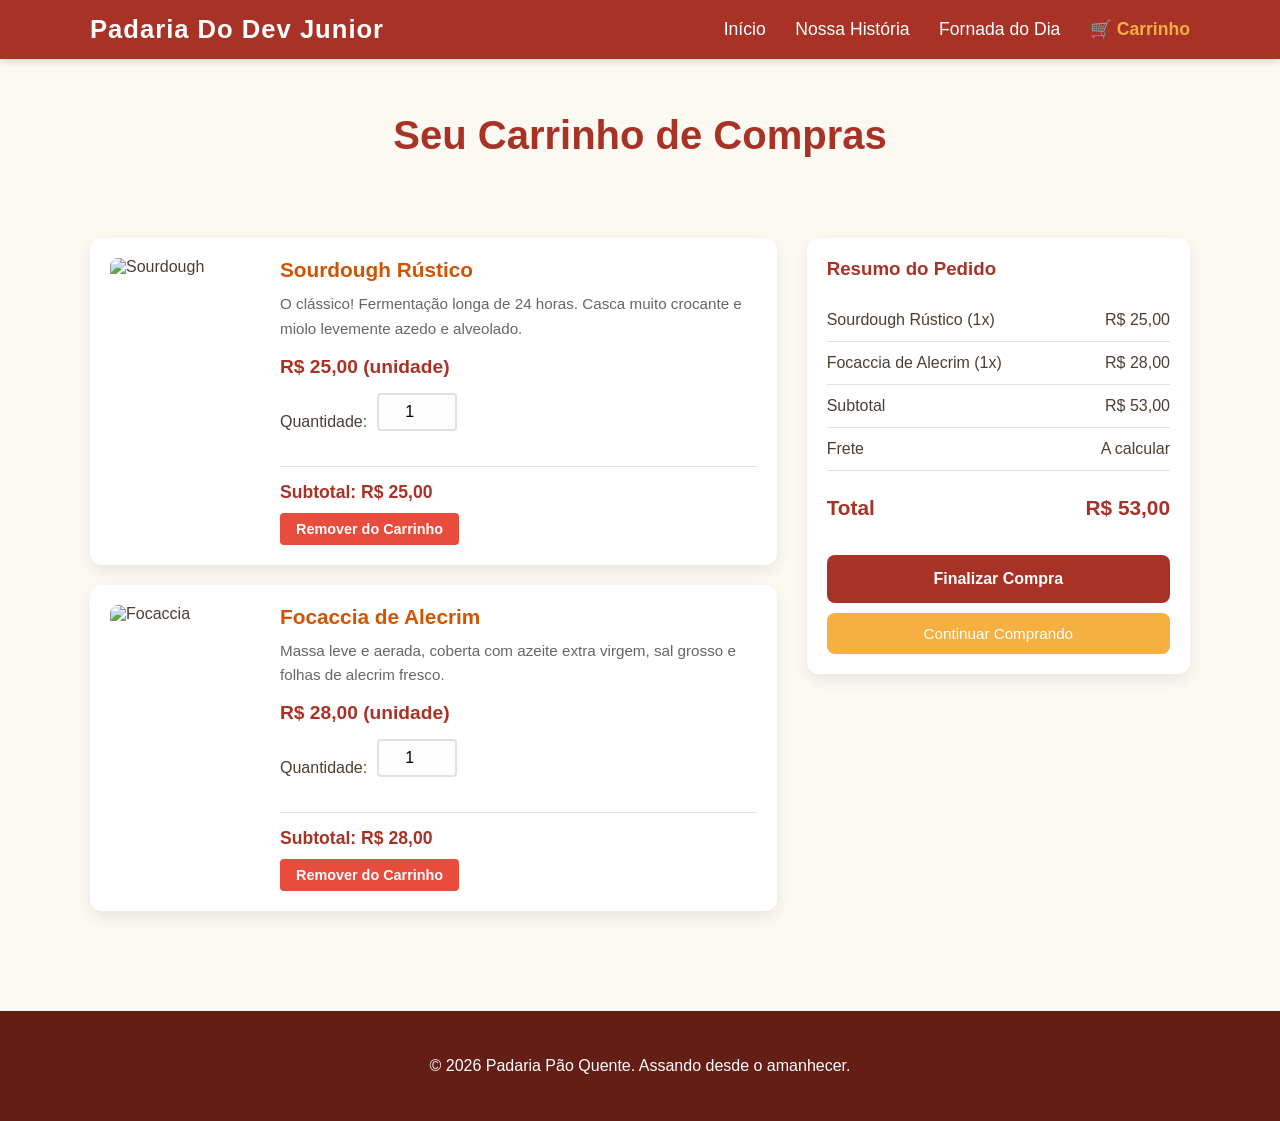
==== carrinho.html @ 8d1c54d6 "imagensa" ====
<!DOCTYPE html>
<html lang="pt-br">
<head>
    <meta charset="UTF-8">
    <meta name="viewport" content="width=device-width, initial-scale=1.0">
    <title>Carrinho de Compras - Padaria Artesanal</title>
    <link rel="stylesheet" href="styles.css">
    <style>
        /* Estilos específicos do carrinho */
        .carrinho-container {
            display: flex;
            gap: 30px;
            margin-top: 80px;
        }
        
        .carrinho-itens {
            flex: 2;
        }
        
        .carrinho-resumo {
            flex: 1;
            background-color: white;
            border-radius: 12px;
            padding: 20px;
            height: fit-content;
            box-shadow: 0 6px 15px rgba(0,0,0,0.08);
            position: sticky;
            top: 100px;
        }
        
        .item-carrinho {
            background-color: white;
            border-radius: 12px;
            padding: 20px;
            margin-bottom: 20px;
            display: flex;
            gap: 20px;
            box-shadow: 0 6px 15px rgba(0,0,0,0.08);
            align-items: flex-start;
        }
        
        .item-imagem {
            width: 150px;
            height: 150px;
            border-radius: 8px;
            object-fit: cover;
            flex-shrink: 0;
        }
        
        .item-detalhes {
            flex: 1;
        }
        
        .item-detalhes h3 {
            color: #D35400;
            font-size: 1.3rem;
            margin: 0 0 10px 0;
        }
        
        .item-detalhes p {
            color: #666;
            font-size: 0.95rem;
            margin: 0 0 15px 0;
            line-height: 1.6;
        }
        
        .item-preco {
            font-size: 1.2rem;
            color: #A93226;
            font-weight: bold;
            margin-bottom: 15px;
        }
        
        .item-quantidade {
            display: flex;
            align-items: center;
            gap: 10px;
            margin-bottom: 15px;
        }
        
        .item-quantidade label {
            font-weight: 500;
            color: #4a3f35;
        }
        
        .item-quantidade input {
            width: 60px;
            padding: 8px;
            border: 2px solid #e1e1e1;
            border-radius: 4px;
            text-align: center;
            font-size: 1rem;
        }
        
        .item-subtotal {
            font-size: 1.1rem;
            color: #A93226;
            font-weight: bold;
            padding-top: 15px;
            border-top: 1px solid #e1e1e1;
        }
        
        .btn-remover {
            background-color: #e74c3c;
            color: white;
            border: none;
            padding: 8px 16px;
            border-radius: 4px;
            cursor: pointer;
            font-size: 0.9rem;
            transition: 0.3s;
            margin-top: 10px;
        }
        
        .btn-remover:hover {
            background-color: #c0392b;
        }
        
        .resumo-item {
            display: flex;
            justify-content: space-between;
            padding: 12px 0;
            border-bottom: 1px solid #e1e1e1;
            font-size: 1rem;
            color: #4a3f35;
        }
        
        .resumo-total {
            display: flex;
            justify-content: space-between;
            padding: 15px 0;
            font-size: 1.3rem;
            font-weight: bold;
            color: #A93226;
            margin-top: 10px;
        }
        
        .resumo-botoes {
            display: flex;
            flex-direction: column;
            gap: 10px;
            margin-top: 20px;
        }
        
        .btn-finalizar {
            background-color: #A93226;
            color: white;
            padding: 15px;
            border: none;
            border-radius: 8px;
            cursor: pointer;
            font-size: 1rem;
            font-weight: bold;
            transition: 0.3s;
        }
        
        .btn-finalizar:hover {
            background-color: #8E2800;
        }
        
        .btn-continuar {
            background-color: #f5b041;
            color: white;
            padding: 12px;
            border: none;
            border-radius: 8px;
            cursor: pointer;
            font-size: 0.95rem;
            transition: 0.3s;
            text-decoration: none;
            text-align: center;
        }
        
        .btn-continuar:hover {
            background-color: #e6a91a;
        }
        
        .carrinho-vazio {
            text-align: center;
            padding: 60px 20px;
            color: #666;
        }
        
        .carrinho-vazio h2 {
            color: #A93226;
            margin-bottom: 20px;
        }
        
        @media (max-width: 768px) {
            .carrinho-container {
                flex-direction: column;
            }
            
            .carrinho-resumo {
                position: static;
            }
            
            .item-carrinho {
                flex-direction: column;
            }
            
            .item-imagem {
                width: 100%;
                height: 200px;
            }
        }
    </style>
</head>
<body>

    <header>
        <div class="nav-container">
            <div class="logo">Padaria Do Dev Junior</div>
            <nav>
                <a href="index.html">Início</a>
                <a href="historia.html">Nossa História</a>
                <a href="index.html#produtos">Fornada do Dia</a>
                <a href="carrinho.html" style="color: #f5b041; font-weight: bold;">🛒 Carrinho</a>
            </nav>
        </div>
    </header>

    <section style="padding: 80px 20px; max-width: 1100px; margin: 0 auto;">
        <h2 style="text-align: center; color: #A93226; margin-bottom: 40px; font-size: 2.5rem;">Seu Carrinho de Compras</h2>
        
        <div class="carrinho-container">
            <div class="carrinho-itens">
                
                <!-- Produto 1: Sourdough Rústico -->
                <div class="item-carrinho">
                    <img src="https://images.unsplash.com/photo-1565970511669-9a0d1882ae23?w=500&q=80" alt="Sourdough" class="item-imagem">
                    <div class="item-detalhes">
                        <h3>Sourdough Rústico</h3>
                        <p>O clássico! Fermentação longa de 24 horas. Casca muito crocante e miolo levemente azedo e alveolado.</p>
                        <div class="item-preco">R$ 25,00 (unidade)</div>
                        <div class="item-quantidade">
                            <label for="qty-sourdough">Quantidade:</label>
                            <input type="number" id="qty-sourdough" value="1" min="1">
                        </div>
                        <div class="item-subtotal">Subtotal: R$ 25,00</div>
                        <button class="btn-remover">Remover do Carrinho</button>
                    </div>
                </div>

                <!-- Produto 2: Focaccia de Alecrim -->
                <div class="item-carrinho">
                    <img src="https://images.unsplash.com/photo-1571115177098-24ec42ed204d?w=500&q=80" alt="Focaccia" class="item-imagem">
                    <div class="item-detalhes">
                        <h3>Focaccia de Alecrim</h3>
                        <p>Massa leve e aerada, coberta com azeite extra virgem, sal grosso e folhas de alecrim fresco.</p>
                        <div class="item-preco">R$ 28,00 (unidade)</div>
                        <div class="item-quantidade">
                            <label for="qty-focaccia">Quantidade:</label>
                            <input type="number" id="qty-focaccia" value="1" min="1">
                        </div>
                        <div class="item-subtotal">Subtotal: R$ 28,00</div>
                        <button class="btn-remover">Remover do Carrinho</button>
                    </div>
                </div>

            </div>

            <!-- Resumo do Carrinho -->
            <div class="carrinho-resumo">
                <h3 style="margin-top: 0; color: #A93226;">Resumo do Pedido</h3>
                
                <div class="resumo-item">
                    <span>Sourdough Rústico (1x)</span>
                    <span>R$ 25,00</span>
                </div>
                
                <div class="resumo-item">
                    <span>Focaccia de Alecrim (1x)</span>
                    <span>R$ 28,00</span>
                </div>
                
                <div class="resumo-item">
                    <span>Subtotal</span>
                    <span>R$ 53,00</span>
                </div>
                
                <div class="resumo-item">
                    <span>Frete</span>
                    <span>A calcular</span>
                </div>
                
                <div class="resumo-total">
                    <span>Total</span>
                    <span>R$ 53,00</span>
                </div>
                
                <div class="resumo-botoes">
                    <button class="btn-finalizar" onclick="alert('Redirecionando para checkout...')">Finalizar Compra</button>
                    <a href="index.html#produtos" class="btn-continuar">Continuar Comprando</a>
                </div>
            </div>
        </div>
    </section>

    <footer>
        <p>&copy; 2026 Padaria Pão Quente. Assando desde o amanhecer.</p>
    </footer>

</body>
</html>
---- styles.css ----
/* --- Configurações Gerais --- */
html {
    scroll-behavior: smooth;
}
body {
    font-family: 'Segoe UI', Tahoma, Geneva, Verdana, sans-serif;
    margin: 0;
    padding: 0;
    color: #4a3f35; 
    background-color: #fcf9f2; 
}

/* --- Cabeçalho (Menu Fixo) --- */
header {
    background-color: #A93226; 
    color: white;
    padding: 15px 0;
    position: fixed;
    width: 100%;
    top: 0;
    z-index: 1000;
    box-shadow: 0 4px 6px rgba(0,0,0,0.1);
}
.nav-container {
    display: flex;
    justify-content: space-between;
    align-items: center;
    max-width: 1100px;
    margin: 0 auto;
    padding: 0 20px;
}
.logo {
    font-size: 1.6rem;
    font-weight: bold;
    letter-spacing: 1px;
}
nav a {
    color: white;
    text-decoration: none;
    margin-left: 25px;
    font-weight: 500;
    transition: 0.3s;
    font-size: 1.1rem;
}
nav a:hover {
    color: #f5b041; 
}

/* --- Seção Hero (Capa) --- */
#inicio {
    
    background: linear-gradient(135deg, #A93226, #D35400); 
    height: 100vh;
    display: flex;
    flex-direction: column;
    justify-content: center;
    align-items: center;
    text-align: center;
    color: white;
    padding-top: 60px;
}
#inicio h1 {
    font-size: 3.5rem;
    margin-bottom: 15px;
    text-shadow: 2px 2px 5px rgba(0,0,0,0.3);
}
#inicio p {
    font-size: 1.3rem;
    max-width: 600px;
    margin-bottom: 30px;
}
.btn-cta {
    background-color: #fcf9f2;
    color: #A93226;
    padding: 18px 35px;
    text-decoration: none;
    border-radius: 30px;
    font-weight: bold;
    font-size: 1.1rem;
    box-shadow: 0 4px 10px rgba(0,0,0,0.2);
    transition: transform 0.2s, background-color 0.2s;
}
.btn-cta:hover {
    transform: scale(1.05);
    background-color: #fff;
}

/* --- Seções de Conteúdo --- */
section {
    padding: 80px 20px;
    max-width: 1100px;
    margin: 0 auto;
}
h2 {
    text-align: center;
    color: #A93226;
    margin-bottom: 50px;
    font-size: 2.5rem;
}

/* --- Seção Sobre Nós --- */
#sobre {
    background-color: white;
    border-radius: 15px;
    padding: 40px;
    box-shadow: 0 5px 15px rgba(0,0,0,0.05);
    text-align: center;
    margin-top: -50px; 
    position: relative;
    z-index: 10;
}
#sobre p {
    font-size: 1.1rem;
    line-height: 1.8;
    color: #555;
}

/* --- Cards de Produtos --- */
.produtos-grid {
    display: flex;
    justify-content: center;
    flex-wrap: wrap;
    gap: 30px;
}
.card {
    background: white;
    border-radius: 12px;
    width: 300px; 
    text-align: center;
    box-shadow: 0 6px 15px rgba(0,0,0,0.08);
    transition: 0.3s;
    overflow: hidden; 
    display: flex;
    flex-direction: column;
}
.card:hover {
    box-shadow: 0 12px 20px rgba(0,0,0,0.15);
    transform: translateY(-8px);
}
.card img {
    width: 100%;
    height: 220px;
    object-fit: cover;
}
.card-info {
    padding: 20px;
    display: flex;
    flex-direction: column;
    flex-grow: 1;
}
.card h3 {
    margin: 0 0 10px 0;
    color: #D35400; 
    font-size: 1.4rem;
}
.card p {
    font-size: 0.95rem;
    color: #666;
    margin-bottom: 15px;
    flex-grow: 1;
}
.preco {
    font-size: 1.6rem;
    color: #A93226; 
    font-weight: bold;
    display: block;
    margin-bottom: 15px;
}
.card button {
    background-color: #D35400; 
    width: 100%;
}
.card button:hover {
    background-color: #ba4a00;
}

/* --- Formulário de Contato --- */
#contato {
    background-color: white;
    border-radius: 15px;
    box-shadow: 0 5px 15px rgba(0,0,0,0.05);
    padding: 50px 30px;
    margin-bottom: 40px;
}
form {
    display: flex;
    flex-direction: column;
    max-width: 600px; 
    margin: 0 auto;
}

/* Abas maiores e mais bonitas */
input, textarea {
    padding: 18px; 
    margin-bottom: 20px;
    border: 2px solid #e1e1e1;
    border-radius: 8px;
    font-size: 1.1rem;
    font-family: inherit;
    transition: 0.3s;
    background-color: #fdfdfd;
}
input:focus, textarea:focus {
    border-color: #D35400; 
    outline: none;
    background-color: white;
}
button {
    background-color: #A93226;
    color: white;
    border: none;
    padding: 20px; 
    border-radius: 8px;
    cursor: pointer;
    font-size: 1.2rem;
    font-weight: bold;
    transition: 0.3s;
}
button:hover {
    background-color: #8E2800;
}

/* --- Rodapé --- */
footer {
    background-color: #641e16; 
    color: white;
    text-align: center;
    padding: 30px;
}
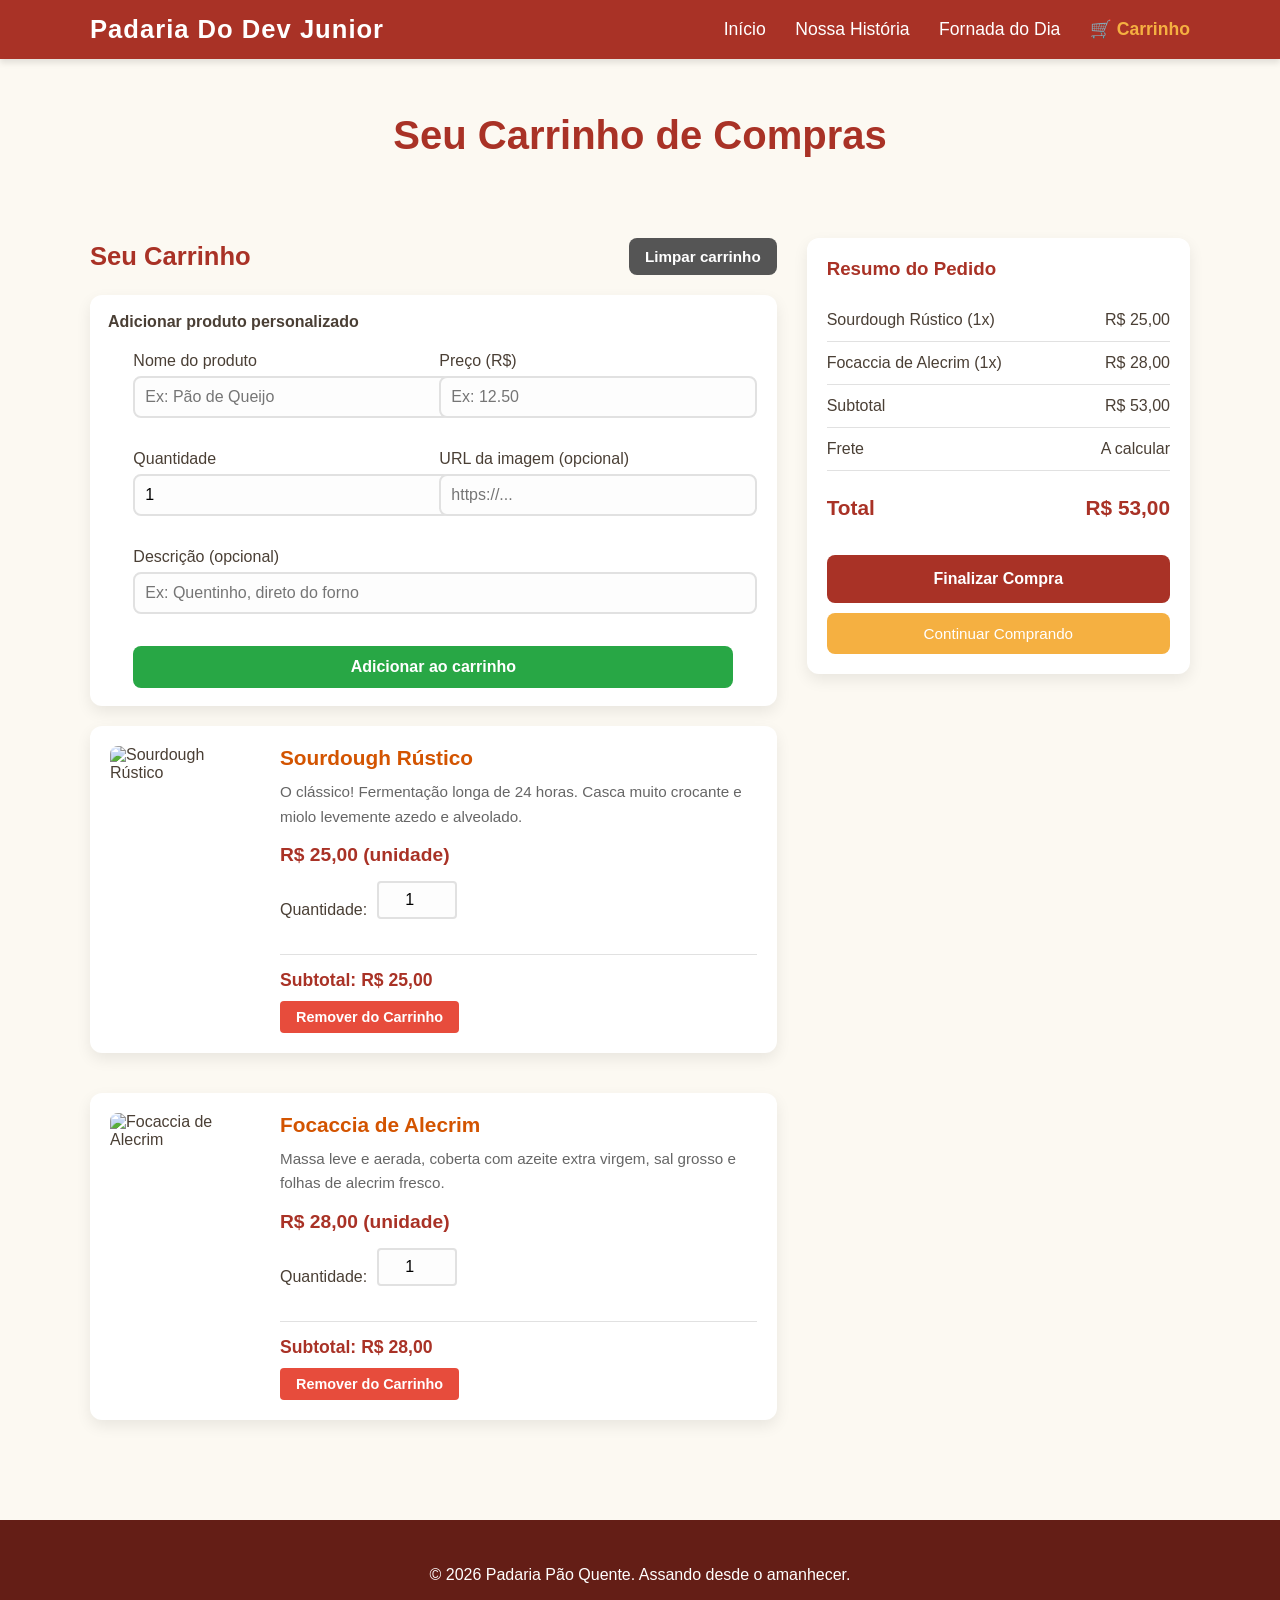
==== commit e2d7709f: "atualizacão do carrinho.html" ====
--- a/carrinho.html
+++ b/carrinho.html
@@ -185,7 +185,93 @@
             color: #A93226;
             margin-bottom: 20px;
         }
-        
+
+        .carrinho-header {
+            display: flex;
+            justify-content: space-between;
+            align-items: center;
+            margin-bottom: 20px;
+            gap: 20px;
+        }
+
+        .carrinho-header h3 {
+            margin: 0;
+            font-size: 1.6rem;
+            color: #A93226;
+        }
+
+        .btn-clear {
+            background-color: #555;
+            color: white;
+            border: none;
+            padding: 10px 16px;
+            border-radius: 8px;
+            cursor: pointer;
+            font-size: 0.95rem;
+            transition: 0.2s;
+        }
+
+        .btn-clear:hover {
+            background-color: #333;
+        }
+
+        .carrinho-form {
+            background-color: white;
+            border-radius: 12px;
+            padding: 18px;
+            box-shadow: 0 6px 15px rgba(0,0,0,0.08);
+            margin-bottom: 20px;
+        }
+
+        .carrinho-form h4 {
+            margin-top: 0;
+            color: #4a3f35;
+        }
+
+        .carrinho-form .form-row {
+            display: grid;
+            grid-template-columns: 1fr 1fr;
+            gap: 12px;
+            margin-bottom: 12px;
+        }
+
+        .carrinho-form input {
+            padding: 10px;
+            border: 2px solid #e1e1e1;
+            border-radius: 8px;
+            font-size: 1rem;
+            width: 100%;
+        }
+
+        .carrinho-form label {
+            font-weight: 500;
+            color: #4a3f35;
+            display: block;
+            margin-bottom: 6px;
+        }
+
+        .btn-adicionar {
+            background-color: #28a745;
+            color: white;
+            border: none;
+            padding: 12px 16px;
+            border-radius: 8px;
+            cursor: pointer;
+            font-size: 1rem;
+            font-weight: bold;
+            transition: 0.3s;
+        }
+
+        .btn-adicionar:hover {
+            background-color: #218838;
+        }
+
+        .cart-items {
+            display: flex;
+            flex-direction: column;
+            gap: 20px;
+        }
+
         @media (max-width: 768px) {
             .carrinho-container {
                 flex-direction: column;
@@ -225,74 +311,58 @@
         
         <div class="carrinho-container">
             <div class="carrinho-itens">
-                
-                <!-- Produto 1: Sourdough Rústico -->
-                <div class="item-carrinho">
-                    <img src="https://images.unsplash.com/photo-1565970511669-9a0d1882ae23?w=500&q=80" alt="Sourdough" class="item-imagem">
-                    <div class="item-detalhes">
-                        <h3>Sourdough Rústico</h3>
-                        <p>O clássico! Fermentação longa de 24 horas. Casca muito crocante e miolo levemente azedo e alveolado.</p>
-                        <div class="item-preco">R$ 25,00 (unidade)</div>
-                        <div class="item-quantidade">
-                            <label for="qty-sourdough">Quantidade:</label>
-                            <input type="number" id="qty-sourdough" value="1" min="1">
+                <div class="carrinho-header">
+                    <h3>Seu Carrinho</h3>
+                    <button class="btn-clear" id="btn-clear-cart">Limpar carrinho</button>
+                </div>
+
+                <div class="carrinho-form">
+                    <h4>Adicionar produto personalizado</h4>
+                    <form id="add-product-form">
+                        <div class="form-row">
+                            <div>
+                                <label for="produto-nome">Nome do produto</label>
+                                <input type="text" id="produto-nome" name="produto-nome" placeholder="Ex: Pão de Queijo" required>
+                            </div>
+                            <div>
+                                <label for="produto-preco">Preço (R$)</label>
+                                <input type="number" id="produto-preco" name="produto-preco" placeholder="Ex: 12.50" step="0.01" min="0.01" required>
+                            </div>
                         </div>
-                        <div class="item-subtotal">Subtotal: R$ 25,00</div>
-                        <button class="btn-remover">Remover do Carrinho</button>
-                    </div>
+
+                        <div class="form-row">
+                            <div>
+                                <label for="produto-quantidade">Quantidade</label>
+                                <input type="number" id="produto-quantidade" name="produto-quantidade" min="1" value="1" required>
+                            </div>
+                            <div>
+                                <label for="produto-imagem">URL da imagem (opcional)</label>
+                                <input type="url" id="produto-imagem" name="produto-imagem" placeholder="https://...">
+                            </div>
+                        </div>
+
+                        <div class="form-row">
+                            <div style="grid-column: span 2;">
+                                <label for="produto-descricao">Descrição (opcional)</label>
+                                <input type="text" id="produto-descricao" name="produto-descricao" placeholder="Ex: Quentinho, direto do forno">
+                            </div>
+                        </div>
+
+                        <button type="submit" class="btn-adicionar">Adicionar ao carrinho</button>
+                    </form>
                 </div>
 
-                <!-- Produto 2: Focaccia de Alecrim -->
-                <div class="item-carrinho">
-                    <img src="https://images.unsplash.com/photo-1571115177098-24ec42ed204d?w=500&q=80" alt="Focaccia" class="item-imagem">
-                    <div class="item-detalhes">
-                        <h3>Focaccia de Alecrim</h3>
-                        <p>Massa leve e aerada, coberta com azeite extra virgem, sal grosso e folhas de alecrim fresco.</p>
-                        <div class="item-preco">R$ 28,00 (unidade)</div>
-                        <div class="item-quantidade">
-                            <label for="qty-focaccia">Quantidade:</label>
-                            <input type="number" id="qty-focaccia" value="1" min="1">
-                        </div>
-                        <div class="item-subtotal">Subtotal: R$ 28,00</div>
-                        <button class="btn-remover">Remover do Carrinho</button>
-                    </div>
+                <div id="cart-items" class="cart-items"></div>
+
+                <div id="empty-cart" class="carrinho-vazio" hidden>
+                    <h2>Seu carrinho está vazio</h2>
+                    <p>Adicione produtos para começar.</p>
                 </div>
-
             </div>
 
             <!-- Resumo do Carrinho -->
-            <div class="carrinho-resumo">
-                <h3 style="margin-top: 0; color: #A93226;">Resumo do Pedido</h3>
-                
-                <div class="resumo-item">
-                    <span>Sourdough Rústico (1x)</span>
-                    <span>R$ 25,00</span>
-                </div>
-                
-                <div class="resumo-item">
-                    <span>Focaccia de Alecrim (1x)</span>
-                    <span>R$ 28,00</span>
-                </div>
-                
-                <div class="resumo-item">
-                    <span>Subtotal</span>
-                    <span>R$ 53,00</span>
-                </div>
-                
-                <div class="resumo-item">
-                    <span>Frete</span>
-                    <span>A calcular</span>
-                </div>
-                
-                <div class="resumo-total">
-                    <span>Total</span>
-                    <span>R$ 53,00</span>
-                </div>
-                
-                <div class="resumo-botoes">
-                    <button class="btn-finalizar" onclick="alert('Redirecionando para checkout...')">Finalizar Compra</button>
-                    <a href="index.html#produtos" class="btn-continuar">Continuar Comprando</a>
-                </div>
+            <div class="carrinho-resumo" id="cart-summary">
+                <!-- Conteúdo gerado via JavaScript -->
             </div>
         </div>
     </section>
@@ -301,5 +371,228 @@
         <p>&copy; 2026 Padaria Pão Quente. Assando desde o amanhecer.</p>
     </footer>
 
+    <script>
+        (function () {
+            const cartKey = 'padariaCart_v1';
+            const defaultCart = [
+                {
+                    id: 'sourdough',
+                    name: 'Sourdough Rústico',
+                    description: 'O clássico! Fermentação longa de 24 horas. Casca muito crocante e miolo levemente azedo e alveolado.',
+                    price: 25.0,
+                    quantity: 1,
+                    image: 'https://images.unsplash.com/photo-1597604391235-a7429b4b350c?w=500&q=80',
+                },
+                {
+                    id: 'focaccia',
+                    name: 'Focaccia de Alecrim',
+                    description: 'Massa leve e aerada, coberta com azeite extra virgem, sal grosso e folhas de alecrim fresco.',
+                    price: 28.0,
+                    quantity: 1,
+                    image: 'https://images.unsplash.com/photo-1571115177098-24ec42ed204d?w=500&q=80',
+                },
+            ];
+
+            const cartItemsEl = document.getElementById('cart-items');
+            const cartSummaryEl = document.getElementById('cart-summary');
+            const emptyCartEl = document.getElementById('empty-cart');
+            const form = document.getElementById('add-product-form');
+            const clearBtn = document.getElementById('btn-clear-cart');
+
+            const formatBRL = (value) => {
+                return value.toLocaleString('pt-BR', { style: 'currency', currency: 'BRL' });
+            };
+
+            const loadCart = () => {
+                try {
+                    const stored = JSON.parse(localStorage.getItem(cartKey));
+                    if (Array.isArray(stored)) return stored;
+                } catch (error) {
+                    // ignore
+                }
+                return defaultCart.slice();
+            };
+
+            const saveCart = (cart) => {
+                localStorage.setItem(cartKey, JSON.stringify(cart));
+            };
+
+            const findItem = (cart, item) => {
+                return cart.find(
+                    (i) => i.id === item.id || i.name.toLowerCase() === item.name.toLowerCase()
+                );
+            };
+
+            const addOrUpdateItem = (item) => {
+                const cart = loadCart();
+                const existing = findItem(cart, item);
+
+                if (existing) {
+                    existing.quantity += item.quantity;
+                } else {
+                    cart.push(item);
+                }
+
+                saveCart(cart);
+                renderCart();
+            };
+
+            const updateQuantity = (id, quantity) => {
+                const cart = loadCart();
+                const item = cart.find((i) => i.id === id);
+                if (!item) return;
+
+                item.quantity = Math.max(1, quantity);
+                saveCart(cart);
+                renderCart();
+            };
+
+            const removeItem = (id) => {
+                const cart = loadCart().filter((i) => i.id !== id);
+                saveCart(cart);
+                renderCart();
+            };
+
+            const clearCart = () => {
+                saveCart([]);
+                renderCart();
+            };
+
+            const renderSummary = (cart) => {
+                const total = cart.reduce((sum, item) => sum + item.price * item.quantity, 0);
+                const summaryHtml = `
+                    <h3 style="margin-top: 0; color: #A93226;">Resumo do Pedido</h3>
+                    ${cart
+                        .map(
+                            (item) => `
+                        <div class="resumo-item">
+                            <span>${item.name} (${item.quantity}x)</span>
+                            <span>${formatBRL(item.price * item.quantity)}</span>
+                        </div>
+                    `
+                        )
+                        .join('')}
+                    <div class="resumo-item">
+                        <span>Subtotal</span>
+                        <span>${formatBRL(total)}</span>
+                    </div>
+                    <div class="resumo-item">
+                        <span>Frete</span>
+                        <span>A calcular</span>
+                    </div>
+                    <div class="resumo-total">
+                        <span>Total</span>
+                        <span>${formatBRL(total)}</span>
+                    </div>
+                    <div class="resumo-botoes">
+                        <button class="btn-finalizar" onclick="alert('Redirecionando para checkout...')">Finalizar Compra</button>
+                        <a href="index.html#produtos" class="btn-continuar">Continuar Comprando</a>
+                    </div>
+                `;
+
+                cartSummaryEl.innerHTML = summaryHtml;
+            };
+
+            const renderCart = () => {
+                const cart = loadCart();
+
+                cartItemsEl.innerHTML = '';
+
+                if (cart.length === 0) {
+                    emptyCartEl.hidden = false;
+                    cartSummaryEl.innerHTML = `
+                        <h3 style="margin-top: 0; color: #A93226;">Resumo do Pedido</h3>
+                        <p class="carrinho-vazio" style="margin: 16px 0 0;">Seu carrinho está vazio.</p>
+                    `;
+                    return;
+                }
+
+                emptyCartEl.hidden = true;
+
+                cart.forEach((item) => {
+                    const itemEl = document.createElement('div');
+                    itemEl.className = 'item-carrinho';
+                    itemEl.innerHTML = `
+                        <img src="${item.image || 'https://via.placeholder.com/150?text=Produto'}" alt="${item.name}" class="item-imagem">
+                        <div class="item-detalhes">
+                            <h3>${item.name}</h3>
+                            <p>${item.description || ''}</p>
+                            <div class="item-preco">${formatBRL(item.price)} (unidade)</div>
+                            <div class="item-quantidade">
+                                <label>Quantidade:</label>
+                                <input
+                                    type="number"
+                                    min="1"
+                                    value="${item.quantity}"
+                                    data-id="${item.id}"
+                                    class="qty-input"
+                                >
+                            </div>
+                            <div class="item-subtotal">
+                                Subtotal: <span class="subtotal-value">${formatBRL(item.price * item.quantity)}</span>
+                            </div>
+                            <button class="btn-remover" data-id="${item.id}">Remover do Carrinho</button>
+                        </div>
+                    `;
+
+                    cartItemsEl.appendChild(itemEl);
+                });
+
+                cartItemsEl.querySelectorAll('.qty-input').forEach((input) => {
+                    input.addEventListener('input', (event) => {
+                        const qty = parseInt(event.target.value, 10);
+                        if (Number.isNaN(qty) || qty < 1) return;
+                        updateQuantity(event.target.dataset.id, qty);
+                    });
+                });
+
+                cartItemsEl.querySelectorAll('.btn-remover').forEach((btn) => {
+                    btn.addEventListener('click', () => removeItem(btn.dataset.id));
+                });
+
+                renderSummary(cart);
+            };
+
+            form.addEventListener('submit', (event) => {
+                event.preventDefault();
+
+                const name = form.querySelector('[name="produto-nome"]').value.trim();
+                const priceValue = form.querySelector('[name="produto-preco"]').value.trim();
+                const quantityValue = form.querySelector('[name="produto-quantidade"]').value.trim();
+                const description = form.querySelector('[name="produto-descricao"]').value.trim();
+                const image = form.querySelector('[name="produto-imagem"]').value.trim();
+
+                const price = parseFloat(priceValue.replace(',', '.'));
+                const quantity = parseInt(quantityValue, 10);
+
+                if (!name || Number.isNaN(price) || price <= 0 || Number.isNaN(quantity) || quantity < 1) {
+                    alert('Por favor, preencha nome, preço válido e quantidade.');
+                    return;
+                }
+
+                const id = name.toLowerCase().replace(/\s+/g, '-').replace(/[^a-z0-9\-]/g, '');
+
+                addOrUpdateItem({
+                    id,
+                    name,
+                    description,
+                    price,
+                    quantity,
+                    image,
+                });
+
+                form.reset();
+            });
+
+            clearBtn.addEventListener('click', () => {
+                if (confirm('Deseja limpar o carrinho?')) {
+                    clearCart();
+                }
+            });
+
+            renderCart();
+        })();
+    </script>
+
 </body>
 </html>
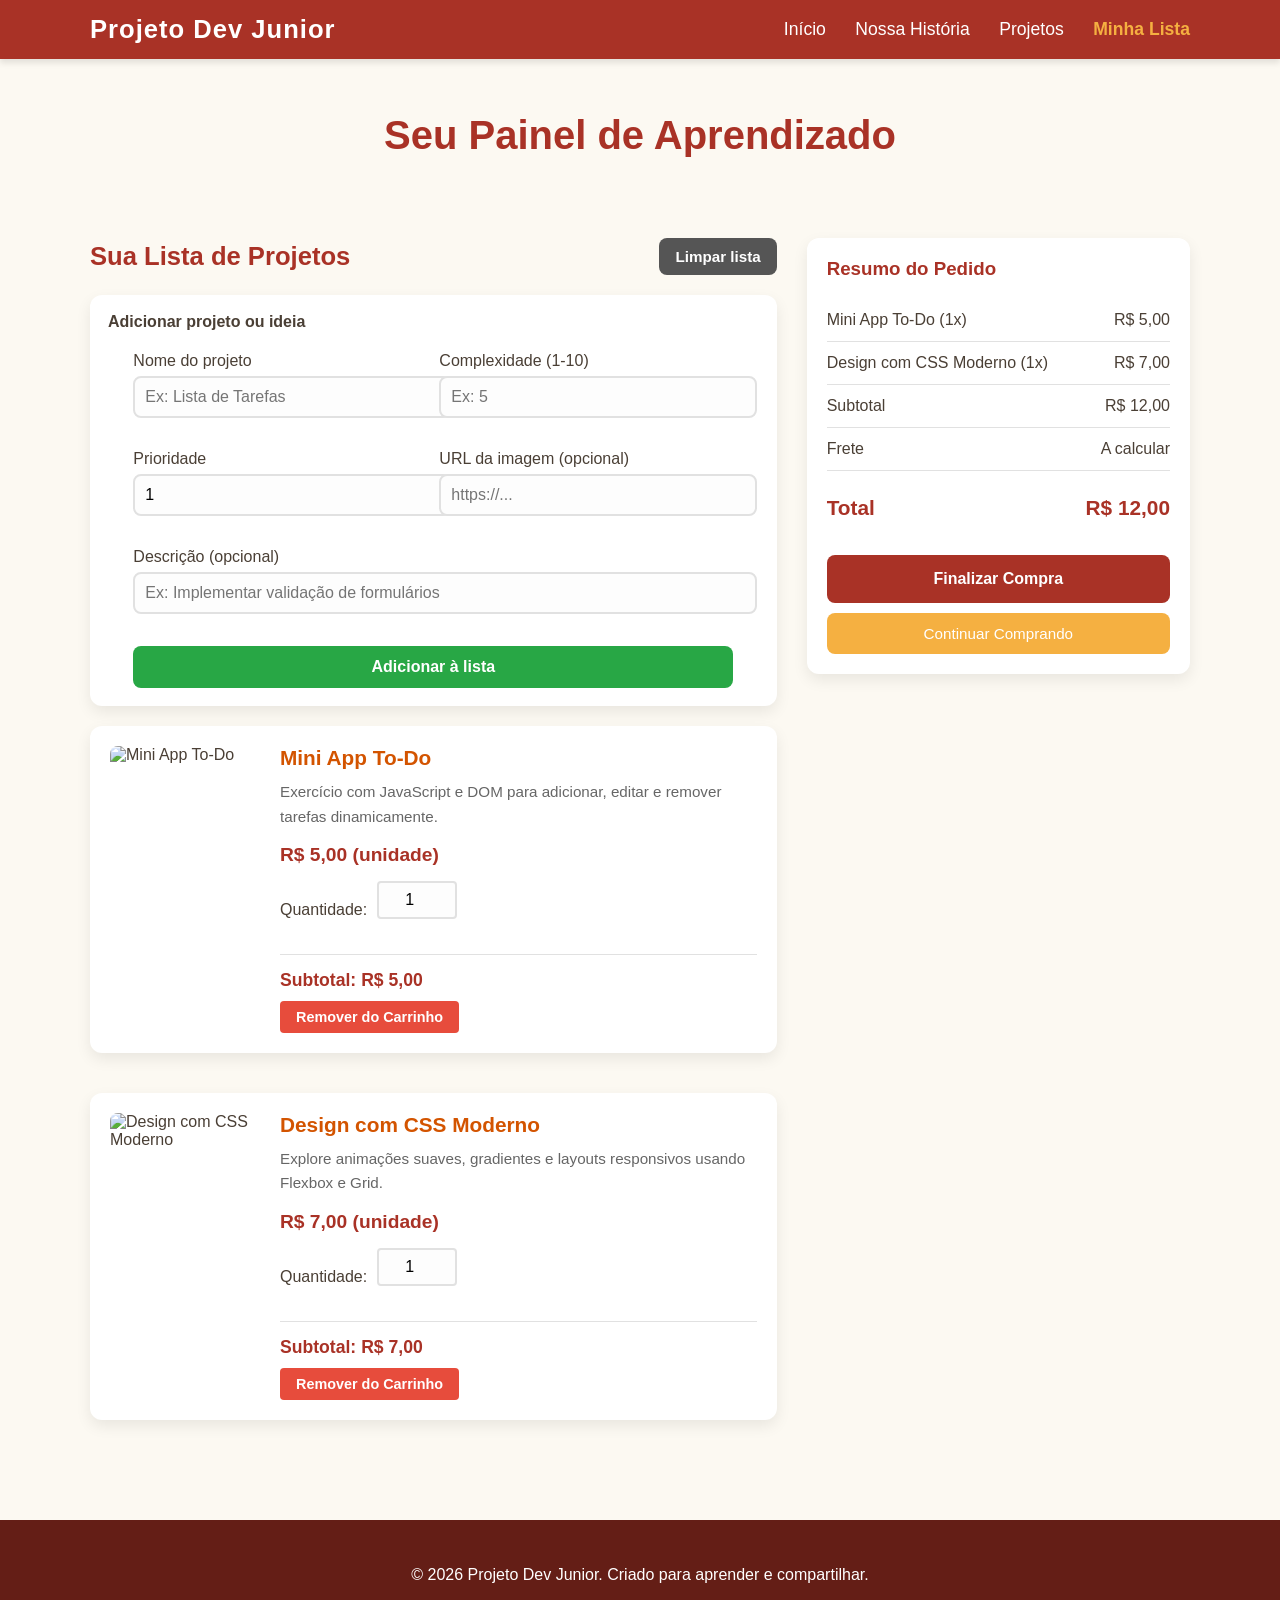
==== commit b38473a3: "Reescrita" ====
--- a/carrinho.html
+++ b/carrinho.html
@@ -3,7 +3,7 @@
 <head>
     <meta charset="UTF-8">
     <meta name="viewport" content="width=device-width, initial-scale=1.0">
-    <title>Carrinho de Compras - Padaria Artesanal</title>
+    <title>Painel de Aprendizado - Projeto Dev Junior</title>
     <link rel="stylesheet" href="styles.css">
     <style>
         /* Estilos específicos do carrinho */
@@ -296,43 +296,43 @@
 
     <header>
         <div class="nav-container">
-            <div class="logo">Padaria Do Dev Junior</div>
+            <div class="logo">Projeto Dev Junior</div>
             <nav>
                 <a href="index.html">Início</a>
                 <a href="historia.html">Nossa História</a>
-                <a href="index.html#produtos">Fornada do Dia</a>
-                <a href="carrinho.html" style="color: #f5b041; font-weight: bold;">🛒 Carrinho</a>
+                <a href="index.html#produtos">Projetos</a>
+                <a href="carrinho.html" style="color: #f5b041; font-weight: bold;"> Minha Lista</a>
             </nav>
         </div>
     </header>
 
     <section style="padding: 80px 20px; max-width: 1100px; margin: 0 auto;">
-        <h2 style="text-align: center; color: #A93226; margin-bottom: 40px; font-size: 2.5rem;">Seu Carrinho de Compras</h2>
+        <h2 style="text-align: center; color: #A93226; margin-bottom: 40px; font-size: 2.5rem;">Seu Painel de Aprendizado</h2>
         
         <div class="carrinho-container">
             <div class="carrinho-itens">
                 <div class="carrinho-header">
-                    <h3>Seu Carrinho</h3>
-                    <button class="btn-clear" id="btn-clear-cart">Limpar carrinho</button>
+                    <h3>Sua Lista de Projetos</h3>
+                    <button class="btn-clear" id="btn-clear-cart">Limpar lista</button>
                 </div>
 
                 <div class="carrinho-form">
-                    <h4>Adicionar produto personalizado</h4>
+                    <h4>Adicionar projeto ou ideia</h4>
                     <form id="add-product-form">
                         <div class="form-row">
                             <div>
-                                <label for="produto-nome">Nome do produto</label>
-                                <input type="text" id="produto-nome" name="produto-nome" placeholder="Ex: Pão de Queijo" required>
+                                <label for="produto-nome">Nome do projeto</label>
+                                <input type="text" id="produto-nome" name="produto-nome" placeholder="Ex: Lista de Tarefas" required>
                             </div>
                             <div>
-                                <label for="produto-preco">Preço (R$)</label>
-                                <input type="number" id="produto-preco" name="produto-preco" placeholder="Ex: 12.50" step="0.01" min="0.01" required>
+                                <label for="produto-preco">Complexidade (1-10)</label>
+                                <input type="number" id="produto-preco" name="produto-preco" placeholder="Ex: 5" step="1" min="1" max="10" required>
                             </div>
                         </div>
 
                         <div class="form-row">
                             <div>
-                                <label for="produto-quantidade">Quantidade</label>
+                                <label for="produto-quantidade">Prioridade</label>
                                 <input type="number" id="produto-quantidade" name="produto-quantidade" min="1" value="1" required>
                             </div>
                             <div>
@@ -344,19 +344,19 @@
                         <div class="form-row">
                             <div style="grid-column: span 2;">
                                 <label for="produto-descricao">Descrição (opcional)</label>
-                                <input type="text" id="produto-descricao" name="produto-descricao" placeholder="Ex: Quentinho, direto do forno">
+                                <input type="text" id="produto-descricao" name="produto-descricao" placeholder="Ex: Implementar validação de formulários">
                             </div>
                         </div>
 
-                        <button type="submit" class="btn-adicionar">Adicionar ao carrinho</button>
+                        <button type="submit" class="btn-adicionar">Adicionar à lista</button>
                     </form>
                 </div>
 
                 <div id="cart-items" class="cart-items"></div>
 
                 <div id="empty-cart" class="carrinho-vazio" hidden>
-                    <h2>Seu carrinho está vazio</h2>
-                    <p>Adicione produtos para começar.</p>
+                    <h2>Sua lista está vazia</h2>
+                    <p>Adicione projetos para começar a aprender.</p>
                 </div>
             </div>
 
@@ -368,7 +368,7 @@
     </section>
 
     <footer>
-        <p>&copy; 2026 Padaria Pão Quente. Assando desde o amanhecer.</p>
+        <p>&copy; 2026 Projeto Dev Junior. Criado para aprender e compartilhar.</p>
     </footer>
 
     <script>
@@ -376,18 +376,18 @@
             const cartKey = 'padariaCart_v1';
             const defaultCart = [
                 {
-                    id: 'sourdough',
-                    name: 'Sourdough Rústico',
-                    description: 'O clássico! Fermentação longa de 24 horas. Casca muito crocante e miolo levemente azedo e alveolado.',
-                    price: 25.0,
+                    id: 'todo-app',
+                    name: 'Mini App To‑Do',
+                    description: 'Exercício com JavaScript e DOM para adicionar, editar e remover tarefas dinamicamente.',
+                    price: 5.0,
                     quantity: 1,
                     image: 'https://images.unsplash.com/photo-1597604391235-a7429b4b350c?w=500&q=80',
                 },
                 {
-                    id: 'focaccia',
-                    name: 'Focaccia de Alecrim',
-                    description: 'Massa leve e aerada, coberta com azeite extra virgem, sal grosso e folhas de alecrim fresco.',
-                    price: 28.0,
+                    id: 'design-css',
+                    name: 'Design com CSS Moderno',
+                    description: 'Explore animações suaves, gradientes e layouts responsivos usando Flexbox e Grid.',
+                    price: 7.0,
                     quantity: 1,
                     image: 'https://images.unsplash.com/photo-1571115177098-24ec42ed204d?w=500&q=80',
                 },
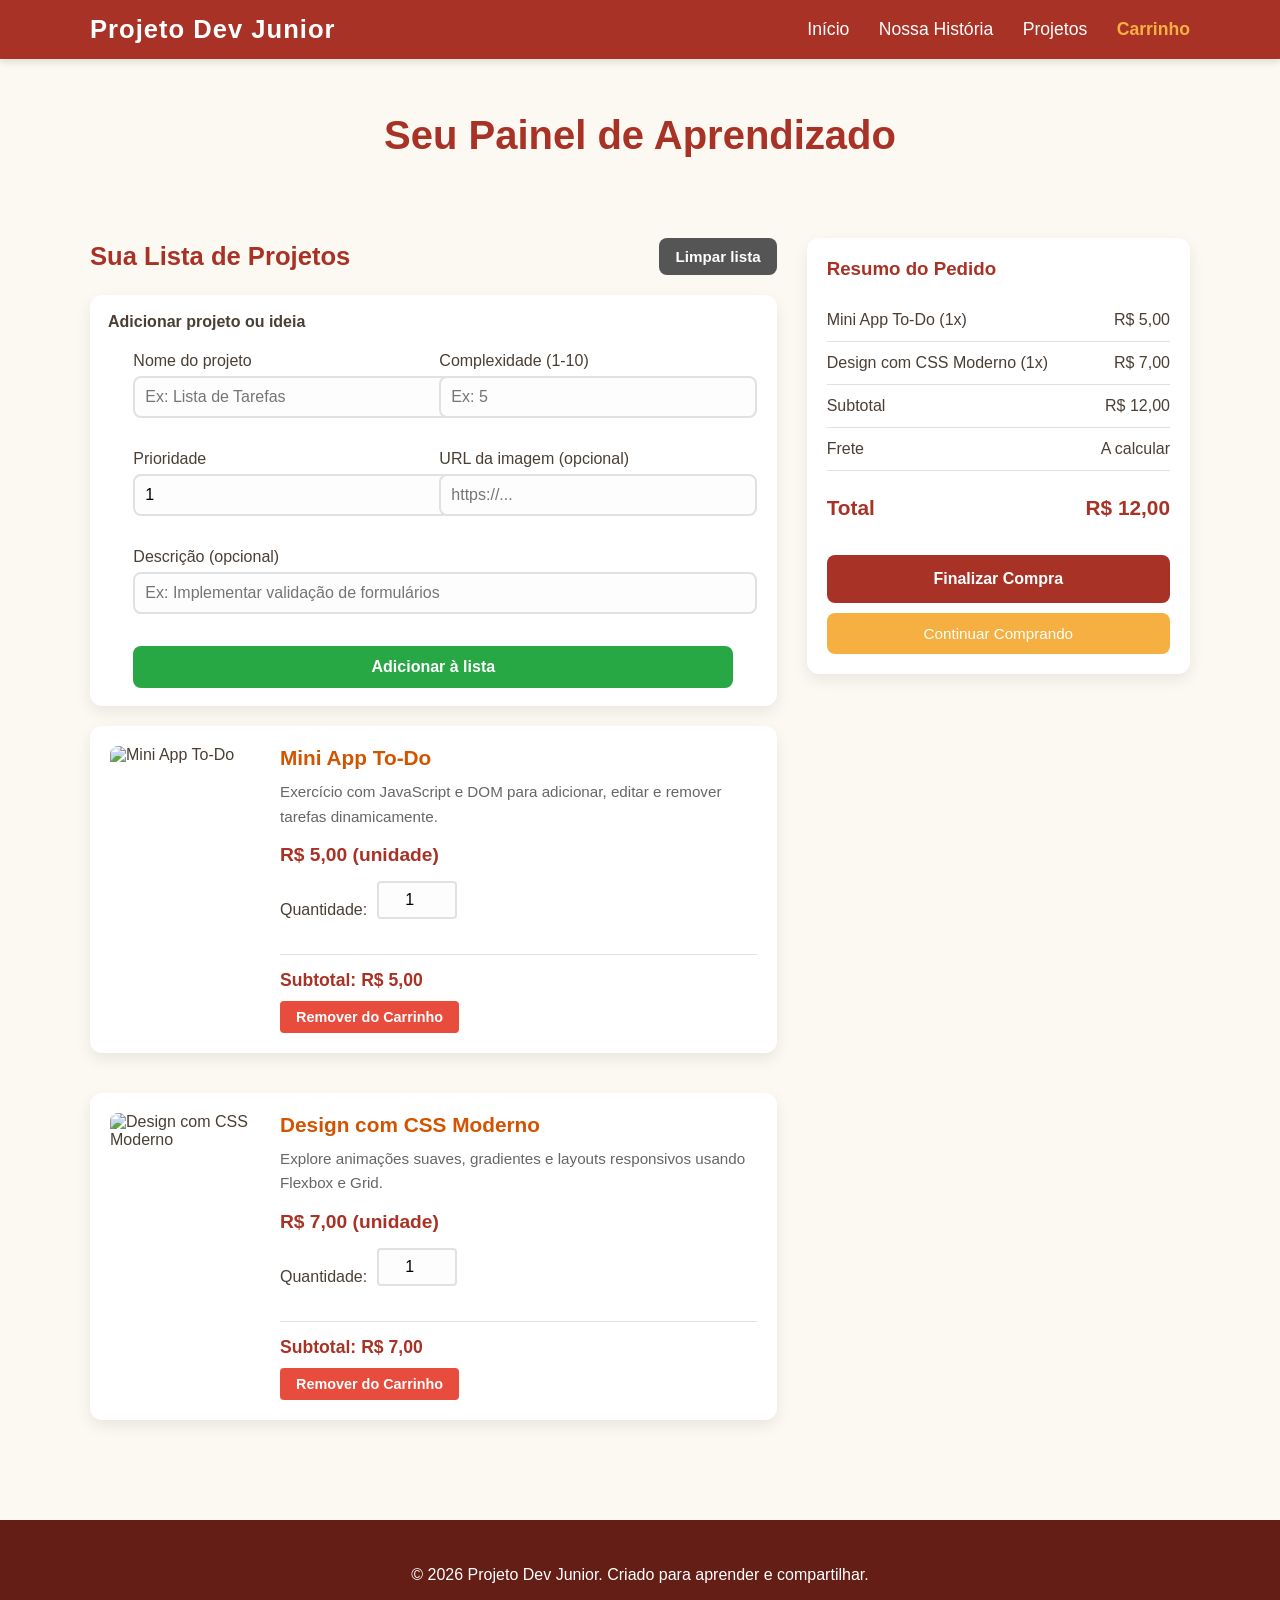
==== commit cd6e2f4d: "Reescrita" ====
--- a/carrinho.html
+++ b/carrinho.html
@@ -301,7 +301,7 @@
                 <a href="index.html">Início</a>
                 <a href="historia.html">Nossa História</a>
                 <a href="index.html#produtos">Projetos</a>
-                <a href="carrinho.html" style="color: #f5b041; font-weight: bold;"> Minha Lista</a>
+                <a href="carrinho.html" style="color: #f5b041; font-weight: bold;"> Carrinho</a>
             </nav>
         </div>
     </header>
@@ -373,7 +373,7 @@
 
     <script>
         (function () {
-            const cartKey = 'padariaCart_v1';
+            const cartKey = 'projetoCart_v1';
             const defaultCart = [
                 {
                     id: 'todo-app',
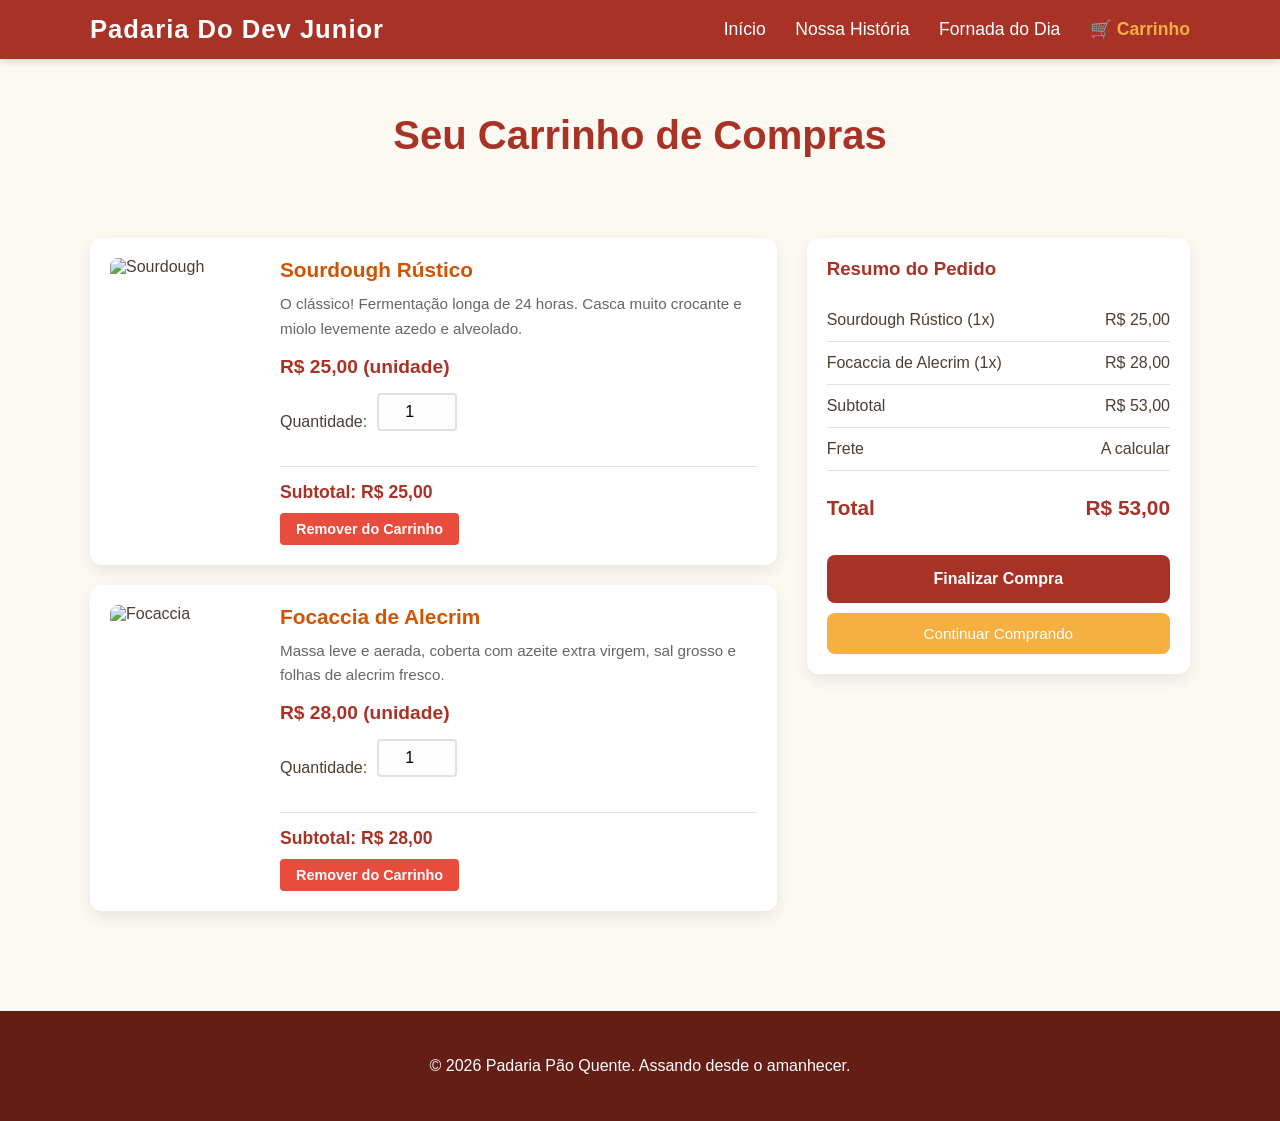
==== commit 9bb04cf7: "refazendo" ====
--- a/carrinho.html
+++ b/carrinho.html
@@ -3,7 +3,7 @@
 <head>
     <meta charset="UTF-8">
     <meta name="viewport" content="width=device-width, initial-scale=1.0">
-    <title>Painel de Aprendizado - Projeto Dev Junior</title>
+    <title>Carrinho de Compras - Padaria Artesanal</title>
     <link rel="stylesheet" href="styles.css">
     <style>
         /* Estilos específicos do carrinho */
@@ -185,93 +185,7 @@
             color: #A93226;
             margin-bottom: 20px;
         }
-
-        .carrinho-header {
-            display: flex;
-            justify-content: space-between;
-            align-items: center;
-            margin-bottom: 20px;
-            gap: 20px;
-        }
-
-        .carrinho-header h3 {
-            margin: 0;
-            font-size: 1.6rem;
-            color: #A93226;
-        }
-
-        .btn-clear {
-            background-color: #555;
-            color: white;
-            border: none;
-            padding: 10px 16px;
-            border-radius: 8px;
-            cursor: pointer;
-            font-size: 0.95rem;
-            transition: 0.2s;
-        }
-
-        .btn-clear:hover {
-            background-color: #333;
-        }
-
-        .carrinho-form {
-            background-color: white;
-            border-radius: 12px;
-            padding: 18px;
-            box-shadow: 0 6px 15px rgba(0,0,0,0.08);
-            margin-bottom: 20px;
-        }
-
-        .carrinho-form h4 {
-            margin-top: 0;
-            color: #4a3f35;
-        }
-
-        .carrinho-form .form-row {
-            display: grid;
-            grid-template-columns: 1fr 1fr;
-            gap: 12px;
-            margin-bottom: 12px;
-        }
-
-        .carrinho-form input {
-            padding: 10px;
-            border: 2px solid #e1e1e1;
-            border-radius: 8px;
-            font-size: 1rem;
-            width: 100%;
-        }
-
-        .carrinho-form label {
-            font-weight: 500;
-            color: #4a3f35;
-            display: block;
-            margin-bottom: 6px;
-        }
-
-        .btn-adicionar {
-            background-color: #28a745;
-            color: white;
-            border: none;
-            padding: 12px 16px;
-            border-radius: 8px;
-            cursor: pointer;
-            font-size: 1rem;
-            font-weight: bold;
-            transition: 0.3s;
-        }
-
-        .btn-adicionar:hover {
-            background-color: #218838;
-        }
-
-        .cart-items {
-            display: flex;
-            flex-direction: column;
-            gap: 20px;
-        }
-
+        
         @media (max-width: 768px) {
             .carrinho-container {
                 flex-direction: column;
@@ -296,303 +210,96 @@
 
     <header>
         <div class="nav-container">
-            <div class="logo">Projeto Dev Junior</div>
+            <div class="logo">Padaria Do Dev Junior</div>
             <nav>
                 <a href="index.html">Início</a>
                 <a href="historia.html">Nossa História</a>
-                <a href="index.html#produtos">Projetos</a>
-                <a href="carrinho.html" style="color: #f5b041; font-weight: bold;"> Carrinho</a>
+                <a href="index.html#produtos">Fornada do Dia</a>
+                <a href="carrinho.html" style="color: #f5b041; font-weight: bold;">🛒 Carrinho</a>
             </nav>
         </div>
     </header>
 
     <section style="padding: 80px 20px; max-width: 1100px; margin: 0 auto;">
-        <h2 style="text-align: center; color: #A93226; margin-bottom: 40px; font-size: 2.5rem;">Seu Painel de Aprendizado</h2>
+        <h2 style="text-align: center; color: #A93226; margin-bottom: 40px; font-size: 2.5rem;">Seu Carrinho de Compras</h2>
         
         <div class="carrinho-container">
             <div class="carrinho-itens">
-                <div class="carrinho-header">
-                    <h3>Sua Lista de Projetos</h3>
-                    <button class="btn-clear" id="btn-clear-cart">Limpar lista</button>
-                </div>
-
-                <div class="carrinho-form">
-                    <h4>Adicionar projeto ou ideia</h4>
-                    <form id="add-product-form">
-                        <div class="form-row">
-                            <div>
-                                <label for="produto-nome">Nome do projeto</label>
-                                <input type="text" id="produto-nome" name="produto-nome" placeholder="Ex: Lista de Tarefas" required>
-                            </div>
-                            <div>
-                                <label for="produto-preco">Complexidade (1-10)</label>
-                                <input type="number" id="produto-preco" name="produto-preco" placeholder="Ex: 5" step="1" min="1" max="10" required>
-                            </div>
+                
+                <!-- Produto 1: Sourdough Rústico -->
+                <div class="item-carrinho">
+                    <img src="https://images.unsplash.com/photo-1565970511669-9a0d1882ae23?w=500&q=80" alt="Sourdough" class="item-imagem">
+                    <div class="item-detalhes">
+                        <h3>Sourdough Rústico</h3>
+                        <p>O clássico! Fermentação longa de 24 horas. Casca muito crocante e miolo levemente azedo e alveolado.</p>
+                        <div class="item-preco">R$ 25,00 (unidade)</div>
+                        <div class="item-quantidade">
+                            <label for="qty-sourdough">Quantidade:</label>
+                            <input type="number" id="qty-sourdough" value="1" min="1">
                         </div>
-
-                        <div class="form-row">
-                            <div>
-                                <label for="produto-quantidade">Prioridade</label>
-                                <input type="number" id="produto-quantidade" name="produto-quantidade" min="1" value="1" required>
-                            </div>
-                            <div>
-                                <label for="produto-imagem">URL da imagem (opcional)</label>
-                                <input type="url" id="produto-imagem" name="produto-imagem" placeholder="https://...">
-                            </div>
+                        <div class="item-subtotal">Subtotal: R$ 25,00</div>
+                        <button class="btn-remover">Remover do Carrinho</button>
+                    </div>
+                </div>
+
+                <!-- Produto 2: Focaccia de Alecrim -->
+                <div class="item-carrinho">
+                    <img src="https://images.unsplash.com/photo-1571115177098-24ec42ed204d?w=500&q=80" alt="Focaccia" class="item-imagem">
+                    <div class="item-detalhes">
+                        <h3>Focaccia de Alecrim</h3>
+                        <p>Massa leve e aerada, coberta com azeite extra virgem, sal grosso e folhas de alecrim fresco.</p>
+                        <div class="item-preco">R$ 28,00 (unidade)</div>
+                        <div class="item-quantidade">
+                            <label for="qty-focaccia">Quantidade:</label>
+                            <input type="number" id="qty-focaccia" value="1" min="1">
                         </div>
-
-                        <div class="form-row">
-                            <div style="grid-column: span 2;">
-                                <label for="produto-descricao">Descrição (opcional)</label>
-                                <input type="text" id="produto-descricao" name="produto-descricao" placeholder="Ex: Implementar validação de formulários">
-                            </div>
-                        </div>
-
-                        <button type="submit" class="btn-adicionar">Adicionar à lista</button>
-                    </form>
-                </div>
-
-                <div id="cart-items" class="cart-items"></div>
-
-                <div id="empty-cart" class="carrinho-vazio" hidden>
-                    <h2>Sua lista está vazia</h2>
-                    <p>Adicione projetos para começar a aprender.</p>
-                </div>
+                        <div class="item-subtotal">Subtotal: R$ 28,00</div>
+                        <button class="btn-remover">Remover do Carrinho</button>
+                    </div>
+                </div>
+
             </div>
 
             <!-- Resumo do Carrinho -->
-            <div class="carrinho-resumo" id="cart-summary">
-                <!-- Conteúdo gerado via JavaScript -->
+            <div class="carrinho-resumo">
+                <h3 style="margin-top: 0; color: #A93226;">Resumo do Pedido</h3>
+                
+                <div class="resumo-item">
+                    <span>Sourdough Rústico (1x)</span>
+                    <span>R$ 25,00</span>
+                </div>
+                
+                <div class="resumo-item">
+                    <span>Focaccia de Alecrim (1x)</span>
+                    <span>R$ 28,00</span>
+                </div>
+                
+                <div class="resumo-item">
+                    <span>Subtotal</span>
+                    <span>R$ 53,00</span>
+                </div>
+                
+                <div class="resumo-item">
+                    <span>Frete</span>
+                    <span>A calcular</span>
+                </div>
+                
+                <div class="resumo-total">
+                    <span>Total</span>
+                    <span>R$ 53,00</span>
+                </div>
+                
+                <div class="resumo-botoes">
+                    <button class="btn-finalizar" onclick="alert('Redirecionando para checkout...')">Finalizar Compra</button>
+                    <a href="index.html#produtos" class="btn-continuar">Continuar Comprando</a>
+                </div>
             </div>
         </div>
     </section>
 
     <footer>
-        <p>&copy; 2026 Projeto Dev Junior. Criado para aprender e compartilhar.</p>
+        <p>&copy; 2026 Padaria Pão Quente. Assando desde o amanhecer.</p>
     </footer>
-
-    <script>
-        (function () {
-            const cartKey = 'projetoCart_v1';
-            const defaultCart = [
-                {
-                    id: 'todo-app',
-                    name: 'Mini App To‑Do',
-                    description: 'Exercício com JavaScript e DOM para adicionar, editar e remover tarefas dinamicamente.',
-                    price: 5.0,
-                    quantity: 1,
-                    image: 'https://images.unsplash.com/photo-1597604391235-a7429b4b350c?w=500&q=80',
-                },
-                {
-                    id: 'design-css',
-                    name: 'Design com CSS Moderno',
-                    description: 'Explore animações suaves, gradientes e layouts responsivos usando Flexbox e Grid.',
-                    price: 7.0,
-                    quantity: 1,
-                    image: 'https://images.unsplash.com/photo-1571115177098-24ec42ed204d?w=500&q=80',
-                },
-            ];
-
-            const cartItemsEl = document.getElementById('cart-items');
-            const cartSummaryEl = document.getElementById('cart-summary');
-            const emptyCartEl = document.getElementById('empty-cart');
-            const form = document.getElementById('add-product-form');
-            const clearBtn = document.getElementById('btn-clear-cart');
-
-            const formatBRL = (value) => {
-                return value.toLocaleString('pt-BR', { style: 'currency', currency: 'BRL' });
-            };
-
-            const loadCart = () => {
-                try {
-                    const stored = JSON.parse(localStorage.getItem(cartKey));
-                    if (Array.isArray(stored)) return stored;
-                } catch (error) {
-                    // ignore
-                }
-                return defaultCart.slice();
-            };
-
-            const saveCart = (cart) => {
-                localStorage.setItem(cartKey, JSON.stringify(cart));
-            };
-
-            const findItem = (cart, item) => {
-                return cart.find(
-                    (i) => i.id === item.id || i.name.toLowerCase() === item.name.toLowerCase()
-                );
-            };
-
-            const addOrUpdateItem = (item) => {
-                const cart = loadCart();
-                const existing = findItem(cart, item);
-
-                if (existing) {
-                    existing.quantity += item.quantity;
-                } else {
-                    cart.push(item);
-                }
-
-                saveCart(cart);
-                renderCart();
-            };
-
-            const updateQuantity = (id, quantity) => {
-                const cart = loadCart();
-                const item = cart.find((i) => i.id === id);
-                if (!item) return;
-
-                item.quantity = Math.max(1, quantity);
-                saveCart(cart);
-                renderCart();
-            };
-
-            const removeItem = (id) => {
-                const cart = loadCart().filter((i) => i.id !== id);
-                saveCart(cart);
-                renderCart();
-            };
-
-            const clearCart = () => {
-                saveCart([]);
-                renderCart();
-            };
-
-            const renderSummary = (cart) => {
-                const total = cart.reduce((sum, item) => sum + item.price * item.quantity, 0);
-                const summaryHtml = `
-                    <h3 style="margin-top: 0; color: #A93226;">Resumo do Pedido</h3>
-                    ${cart
-                        .map(
-                            (item) => `
-                        <div class="resumo-item">
-                            <span>${item.name} (${item.quantity}x)</span>
-                            <span>${formatBRL(item.price * item.quantity)}</span>
-                        </div>
-                    `
-                        )
-                        .join('')}
-                    <div class="resumo-item">
-                        <span>Subtotal</span>
-                        <span>${formatBRL(total)}</span>
-                    </div>
-                    <div class="resumo-item">
-                        <span>Frete</span>
-                        <span>A calcular</span>
-                    </div>
-                    <div class="resumo-total">
-                        <span>Total</span>
-                        <span>${formatBRL(total)}</span>
-                    </div>
-                    <div class="resumo-botoes">
-                        <button class="btn-finalizar" onclick="alert('Redirecionando para checkout...')">Finalizar Compra</button>
-                        <a href="index.html#produtos" class="btn-continuar">Continuar Comprando</a>
-                    </div>
-                `;
-
-                cartSummaryEl.innerHTML = summaryHtml;
-            };
-
-            const renderCart = () => {
-                const cart = loadCart();
-
-                cartItemsEl.innerHTML = '';
-
-                if (cart.length === 0) {
-                    emptyCartEl.hidden = false;
-                    cartSummaryEl.innerHTML = `
-                        <h3 style="margin-top: 0; color: #A93226;">Resumo do Pedido</h3>
-                        <p class="carrinho-vazio" style="margin: 16px 0 0;">Seu carrinho está vazio.</p>
-                    `;
-                    return;
-                }
-
-                emptyCartEl.hidden = true;
-
-                cart.forEach((item) => {
-                    const itemEl = document.createElement('div');
-                    itemEl.className = 'item-carrinho';
-                    itemEl.innerHTML = `
-                        <img src="${item.image || 'https://via.placeholder.com/150?text=Produto'}" alt="${item.name}" class="item-imagem">
-                        <div class="item-detalhes">
-                            <h3>${item.name}</h3>
-                            <p>${item.description || ''}</p>
-                            <div class="item-preco">${formatBRL(item.price)} (unidade)</div>
-                            <div class="item-quantidade">
-                                <label>Quantidade:</label>
-                                <input
-                                    type="number"
-                                    min="1"
-                                    value="${item.quantity}"
-                                    data-id="${item.id}"
-                                    class="qty-input"
-                                >
-                            </div>
-                            <div class="item-subtotal">
-                                Subtotal: <span class="subtotal-value">${formatBRL(item.price * item.quantity)}</span>
-                            </div>
-                            <button class="btn-remover" data-id="${item.id}">Remover do Carrinho</button>
-                        </div>
-                    `;
-
-                    cartItemsEl.appendChild(itemEl);
-                });
-
-                cartItemsEl.querySelectorAll('.qty-input').forEach((input) => {
-                    input.addEventListener('input', (event) => {
-                        const qty = parseInt(event.target.value, 10);
-                        if (Number.isNaN(qty) || qty < 1) return;
-                        updateQuantity(event.target.dataset.id, qty);
-                    });
-                });
-
-                cartItemsEl.querySelectorAll('.btn-remover').forEach((btn) => {
-                    btn.addEventListener('click', () => removeItem(btn.dataset.id));
-                });
-
-                renderSummary(cart);
-            };
-
-            form.addEventListener('submit', (event) => {
-                event.preventDefault();
-
-                const name = form.querySelector('[name="produto-nome"]').value.trim();
-                const priceValue = form.querySelector('[name="produto-preco"]').value.trim();
-                const quantityValue = form.querySelector('[name="produto-quantidade"]').value.trim();
-                const description = form.querySelector('[name="produto-descricao"]').value.trim();
-                const image = form.querySelector('[name="produto-imagem"]').value.trim();
-
-                const price = parseFloat(priceValue.replace(',', '.'));
-                const quantity = parseInt(quantityValue, 10);
-
-                if (!name || Number.isNaN(price) || price <= 0 || Number.isNaN(quantity) || quantity < 1) {
-                    alert('Por favor, preencha nome, preço válido e quantidade.');
-                    return;
-                }
-
-                const id = name.toLowerCase().replace(/\s+/g, '-').replace(/[^a-z0-9\-]/g, '');
-
-                addOrUpdateItem({
-                    id,
-                    name,
-                    description,
-                    price,
-                    quantity,
-                    image,
-                });
-
-                form.reset();
-            });
-
-            clearBtn.addEventListener('click', () => {
-                if (confirm('Deseja limpar o carrinho?')) {
-                    clearCart();
-                }
-            });
-
-            renderCart();
-        })();
-    </script>
 
 </body>
 </html>
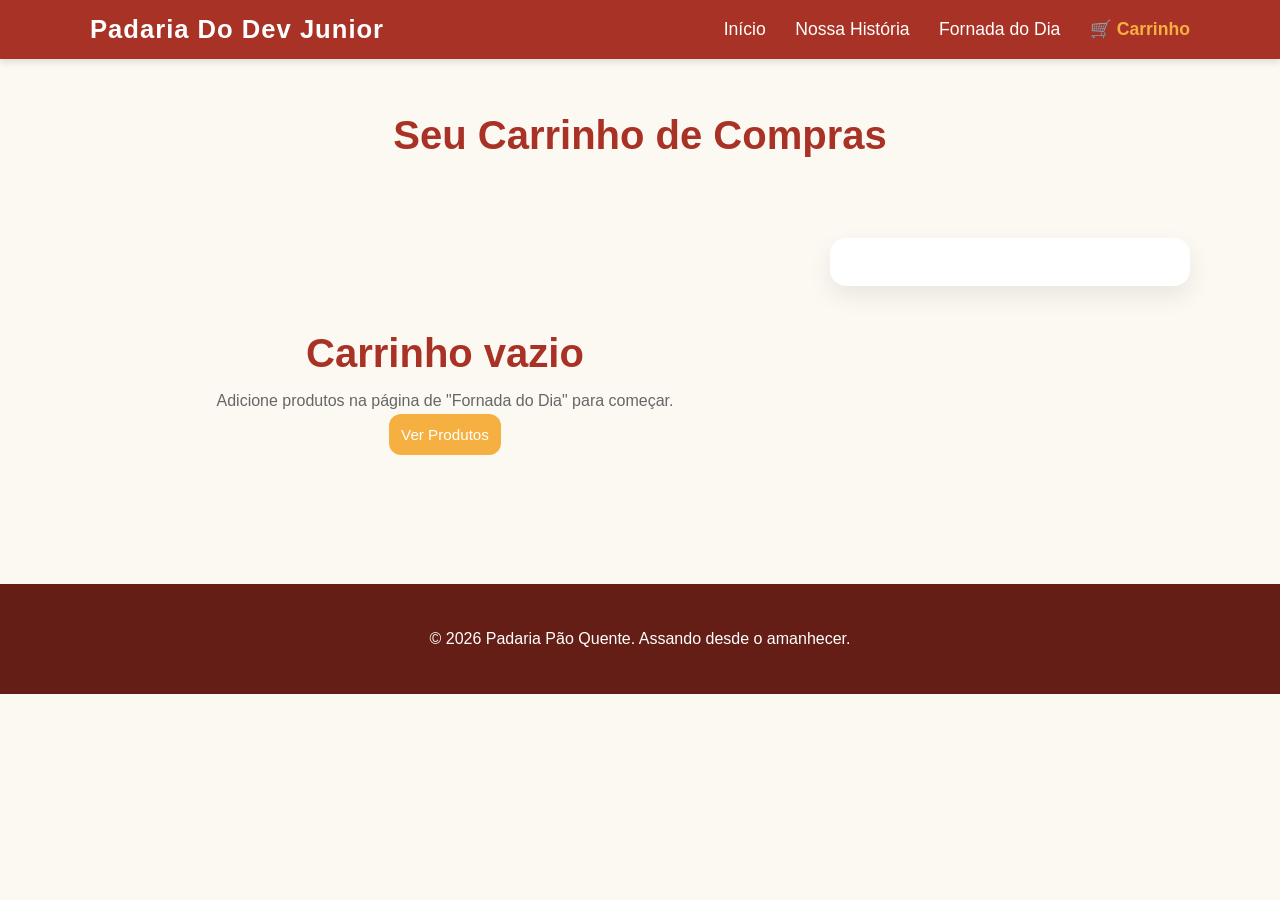
==== commit bb3d4c75: "refazendo 2" ====
--- a/carrinho.html
+++ b/carrinho.html
@@ -3,205 +3,269 @@
 <head>
     <meta charset="UTF-8">
     <meta name="viewport" content="width=device-width, initial-scale=1.0">
-    <title>Carrinho de Compras - Padaria Artesanal</title>
+    <title>Carrinho de Compras - Projeto Dev Junior</title>
     <link rel="stylesheet" href="styles.css">
     <style>
         /* Estilos específicos do carrinho */
         .carrinho-container {
-            display: flex;
+            display: grid;
+            grid-template-columns: 1fr 360px;
             gap: 30px;
             margin-top: 80px;
         }
-        
+
         .carrinho-itens {
-            flex: 2;
-        }
-        
+            display: flex;
+            flex-direction: column;
+            gap: 20px;
+        }
+
         .carrinho-resumo {
-            flex: 1;
             background-color: white;
-            border-radius: 12px;
-            padding: 20px;
-            height: fit-content;
-            box-shadow: 0 6px 15px rgba(0,0,0,0.08);
+            border-radius: 16px;
+            padding: 24px;
+            box-shadow: 0 10px 25px rgba(0, 0, 0, 0.08);
             position: sticky;
             top: 100px;
-        }
-        
+            height: fit-content;
+        }
+
+        .carrinho-resumo h3 {
+            margin: 0 0 20px 0;
+            color: #A93226;
+        }
+
         .item-carrinho {
             background-color: white;
+            border-radius: 16px;
+            padding: 18px;
+            box-shadow: 0 8px 20px rgba(0, 0, 0, 0.06);
+            display: grid;
+            grid-template-columns: 120px 1fr;
+            gap: 20px;
+            align-items: center;
+        }
+
+        .item-imagem {
+            width: 100%;
+            height: 120px;
+            object-fit: cover;
             border-radius: 12px;
-            padding: 20px;
-            margin-bottom: 20px;
-            display: flex;
-            gap: 20px;
-            box-shadow: 0 6px 15px rgba(0,0,0,0.08);
-            align-items: flex-start;
-        }
-        
-        .item-imagem {
-            width: 150px;
-            height: 150px;
-            border-radius: 8px;
-            object-fit: cover;
-            flex-shrink: 0;
-        }
-        
+            background: #f4f4f4;
+        }
+
         .item-detalhes {
-            flex: 1;
-        }
-        
+            display: flex;
+            flex-direction: column;
+            gap: 10px;
+        }
+
         .item-detalhes h3 {
-            color: #D35400;
-            font-size: 1.3rem;
-            margin: 0 0 10px 0;
-        }
-        
+            margin: 0;
+            font-size: 1.2rem;
+            color: #333;
+        }
+
         .item-detalhes p {
-            color: #666;
+            margin: 0;
+            color: #555;
             font-size: 0.95rem;
-            margin: 0 0 15px 0;
-            line-height: 1.6;
-        }
-        
+            line-height: 1.4;
+        }
+
+        .item-info {
+            display: flex;
+            justify-content: space-between;
+            align-items: center;
+            gap: 16px;
+            flex-wrap: wrap;
+        }
+
         .item-preco {
-            font-size: 1.2rem;
+            font-weight: 700;
             color: #A93226;
-            font-weight: bold;
-            margin-bottom: 15px;
-        }
-        
+            font-size: 1.1rem;
+        }
+
         .item-quantidade {
             display: flex;
             align-items: center;
-            gap: 10px;
-            margin-bottom: 15px;
-        }
-        
-        .item-quantidade label {
-            font-weight: 500;
-            color: #4a3f35;
-        }
-        
+            gap: 8px;
+        }
+
         .item-quantidade input {
             width: 60px;
             padding: 8px;
-            border: 2px solid #e1e1e1;
-            border-radius: 4px;
+            border: 1px solid #ddd;
+            border-radius: 8px;
             text-align: center;
-            font-size: 1rem;
-        }
-        
+        }
+
         .item-subtotal {
-            font-size: 1.1rem;
-            color: #A93226;
-            font-weight: bold;
-            padding-top: 15px;
-            border-top: 1px solid #e1e1e1;
-        }
-        
+            font-weight: 700;
+            color: #333;
+        }
+
         .btn-remover {
-            background-color: #e74c3c;
-            color: white;
-            border: none;
-            padding: 8px 16px;
-            border-radius: 4px;
+            background: transparent;
+            border: 1px solid #ccc;
+            padding: 8px 12px;
+            border-radius: 8px;
             cursor: pointer;
             font-size: 0.9rem;
-            transition: 0.3s;
-            margin-top: 10px;
-        }
-        
+            color: #a93226;
+            transition: all 0.2s ease;
+            align-self: start;
+        }
+
         .btn-remover:hover {
-            background-color: #c0392b;
-        }
-        
+            background: #fcebea;
+            border-color: #e74c3c;
+        }
+
+        .cart-table {
+            width: 100%;
+            border-collapse: collapse;
+            overflow: hidden;
+            border-radius: 16px;
+            box-shadow: 0 8px 20px rgba(0, 0, 0, 0.06);
+        }
+
+        .cart-table thead {
+            background: #f9f7f5;
+        }
+
+        .cart-table th,
+        .cart-table td {
+            padding: 14px 12px;
+            text-align: left;
+            border-bottom: 1px solid #eee;
+            vertical-align: middle;
+        }
+
+        .cart-table th {
+            font-weight: 700;
+            color: #4a3f35;
+            font-size: 0.9rem;
+        }
+
+        .cart-table img {
+            width: 72px;
+            height: 72px;
+            object-fit: cover;
+            border-radius: 12px;
+            background: #f4f4f4;
+        }
+
+        .cart-table .cart-name {
+            font-weight: 600;
+            color: #333;
+        }
+
+        .cart-table .cart-desc {
+            margin: 4px 0 0;
+            font-size: 0.85rem;
+            color: #666;
+        }
+
+        .cart-table .cart-qty {
+            width: 100px;
+        }
+
+        .cart-table .cart-remove {
+            text-align: center;
+        }
+
+        .cart-table .cart-remove button {
+            padding: 8px 12px;
+            border: 1px solid #ccc;
+            background: transparent;
+            border-radius: 10px;
+            cursor: pointer;
+            color: #a93226;
+            transition: background 0.2s ease;
+        }
+
+        .cart-table .cart-remove button:hover {
+            background: #fcebea;
+        }
+
         .resumo-item {
             display: flex;
             justify-content: space-between;
-            padding: 12px 0;
-            border-bottom: 1px solid #e1e1e1;
-            font-size: 1rem;
+            padding: 10px 0;
+            border-bottom: 1px solid #eee;
+            font-size: 0.95rem;
             color: #4a3f35;
         }
-        
+
         .resumo-total {
             display: flex;
             justify-content: space-between;
             padding: 15px 0;
             font-size: 1.3rem;
-            font-weight: bold;
+            font-weight: 700;
             color: #A93226;
-            margin-top: 10px;
-        }
-        
+        }
+
         .resumo-botoes {
             display: flex;
             flex-direction: column;
-            gap: 10px;
-            margin-top: 20px;
-        }
-        
+            gap: 12px;
+            margin-top: 24px;
+        }
+
         .btn-finalizar {
             background-color: #A93226;
             color: white;
-            padding: 15px;
+            padding: 14px;
             border: none;
-            border-radius: 8px;
+            border-radius: 12px;
             cursor: pointer;
             font-size: 1rem;
-            font-weight: bold;
-            transition: 0.3s;
-        }
-        
+            font-weight: 700;
+            transition: background 0.2s ease;
+        }
+
         .btn-finalizar:hover {
             background-color: #8E2800;
         }
-        
+
         .btn-continuar {
             background-color: #f5b041;
             color: white;
             padding: 12px;
             border: none;
-            border-radius: 8px;
+            border-radius: 12px;
             cursor: pointer;
             font-size: 0.95rem;
-            transition: 0.3s;
+            text-align: center;
             text-decoration: none;
-            text-align: center;
-        }
-        
+            transition: background 0.2s ease;
+        }
+
         .btn-continuar:hover {
             background-color: #e6a91a;
         }
-        
+
         .carrinho-vazio {
             text-align: center;
             padding: 60px 20px;
             color: #666;
         }
-        
+
         .carrinho-vazio h2 {
             color: #A93226;
-            margin-bottom: 20px;
-        }
-        
-        @media (max-width: 768px) {
+            margin-bottom: 12px;
+        }
+
+        @media (max-width: 960px) {
             .carrinho-container {
-                flex-direction: column;
+                grid-template-columns: 1fr;
             }
-            
+
             .carrinho-resumo {
                 position: static;
-            }
-            
-            .item-carrinho {
-                flex-direction: column;
-            }
-            
-            .item-imagem {
-                width: 100%;
-                height: 200px;
             }
         }
     </style>
@@ -222,78 +286,13 @@
 
     <section style="padding: 80px 20px; max-width: 1100px; margin: 0 auto;">
         <h2 style="text-align: center; color: #A93226; margin-bottom: 40px; font-size: 2.5rem;">Seu Carrinho de Compras</h2>
-        
+
         <div class="carrinho-container">
-            <div class="carrinho-itens">
-                
-                <!-- Produto 1: Sourdough Rústico -->
-                <div class="item-carrinho">
-                    <img src="https://images.unsplash.com/photo-1565970511669-9a0d1882ae23?w=500&q=80" alt="Sourdough" class="item-imagem">
-                    <div class="item-detalhes">
-                        <h3>Sourdough Rústico</h3>
-                        <p>O clássico! Fermentação longa de 24 horas. Casca muito crocante e miolo levemente azedo e alveolado.</p>
-                        <div class="item-preco">R$ 25,00 (unidade)</div>
-                        <div class="item-quantidade">
-                            <label for="qty-sourdough">Quantidade:</label>
-                            <input type="number" id="qty-sourdough" value="1" min="1">
-                        </div>
-                        <div class="item-subtotal">Subtotal: R$ 25,00</div>
-                        <button class="btn-remover">Remover do Carrinho</button>
-                    </div>
-                </div>
-
-                <!-- Produto 2: Focaccia de Alecrim -->
-                <div class="item-carrinho">
-                    <img src="https://images.unsplash.com/photo-1571115177098-24ec42ed204d?w=500&q=80" alt="Focaccia" class="item-imagem">
-                    <div class="item-detalhes">
-                        <h3>Focaccia de Alecrim</h3>
-                        <p>Massa leve e aerada, coberta com azeite extra virgem, sal grosso e folhas de alecrim fresco.</p>
-                        <div class="item-preco">R$ 28,00 (unidade)</div>
-                        <div class="item-quantidade">
-                            <label for="qty-focaccia">Quantidade:</label>
-                            <input type="number" id="qty-focaccia" value="1" min="1">
-                        </div>
-                        <div class="item-subtotal">Subtotal: R$ 28,00</div>
-                        <button class="btn-remover">Remover do Carrinho</button>
-                    </div>
-                </div>
-
+            <div class="carrinho-itens" id="cart-items">
+                <!-- Lista de produtos adicionados (preenchida via JavaScript) -->
             </div>
 
-            <!-- Resumo do Carrinho -->
-            <div class="carrinho-resumo">
-                <h3 style="margin-top: 0; color: #A93226;">Resumo do Pedido</h3>
-                
-                <div class="resumo-item">
-                    <span>Sourdough Rústico (1x)</span>
-                    <span>R$ 25,00</span>
-                </div>
-                
-                <div class="resumo-item">
-                    <span>Focaccia de Alecrim (1x)</span>
-                    <span>R$ 28,00</span>
-                </div>
-                
-                <div class="resumo-item">
-                    <span>Subtotal</span>
-                    <span>R$ 53,00</span>
-                </div>
-                
-                <div class="resumo-item">
-                    <span>Frete</span>
-                    <span>A calcular</span>
-                </div>
-                
-                <div class="resumo-total">
-                    <span>Total</span>
-                    <span>R$ 53,00</span>
-                </div>
-                
-                <div class="resumo-botoes">
-                    <button class="btn-finalizar" onclick="alert('Redirecionando para checkout...')">Finalizar Compra</button>
-                    <a href="index.html#produtos" class="btn-continuar">Continuar Comprando</a>
-                </div>
-            </div>
+            <aside class="carrinho-resumo" id="cart-summary"></aside>
         </div>
     </section>
 
@@ -301,5 +300,213 @@
         <p>&copy; 2026 Padaria Pão Quente. Assando desde o amanhecer.</p>
     </footer>
 
+    <script>
+        const CART_KEY = 'proj_dev_junior_cart_v1';
+
+        function readCart() {
+            try {
+                const raw = localStorage.getItem(CART_KEY);
+                return raw ? JSON.parse(raw) : [];
+            } catch (err) {
+                console.warn('Falha ao ler o carrinho:', err);
+                return [];
+            }
+        }
+
+        function saveCart(cart) {
+            localStorage.setItem(CART_KEY, JSON.stringify(cart));
+        }
+
+        function formatMoney(value) {
+            return value.toLocaleString('pt-BR', {
+                style: 'currency',
+                currency: 'BRL',
+            });
+        }
+
+        function calculateTotals(cart) {
+            const subtotal = cart.reduce((acc, item) => acc + item.price * item.quantity, 0);
+            return {
+                subtotal,
+                total: subtotal, // free shipping placeholder
+            };
+        }
+
+        function renderCart() {
+            const cart = readCart();
+            const cartItemsEl = document.getElementById('cart-items');
+            const cartSummaryEl = document.getElementById('cart-summary');
+
+            cartItemsEl.innerHTML = '';
+            cartSummaryEl.innerHTML = '';
+
+            if (!cart.length) {
+                cartItemsEl.innerHTML = `
+                    <div class="carrinho-vazio">
+                        <h2>Carrinho vazio</h2>
+                        <p>Adicione produtos na página de "Fornada do Dia" para começar.</p>
+                        <a class="btn-continuar" href="index.html#produtos">Ver Produtos</a>
+                    </div>
+                `;
+
+                return;
+            }
+
+            const table = document.createElement('table');
+            table.className = 'cart-table';
+
+            table.innerHTML = `
+                <thead>
+                    <tr>
+                        <th>Produto</th>
+                        <th>Preço</th>
+                        <th>Quantidade</th>
+                        <th>Subtotal</th>
+                        <th></th>
+                    </tr>
+                </thead>
+                <tbody></tbody>
+            `;
+
+            const tbody = table.querySelector('tbody');
+
+            cart.forEach((item) => {
+                const row = document.createElement('tr');
+
+                const productCell = document.createElement('td');
+                productCell.innerHTML = `
+                    <div style="display: flex; gap: 12px; align-items: center;">
+                        <img src="${item.image || 'https://via.placeholder.com/72?text=Produto'}" alt="${item.name}" />
+                        <div>
+                            <div class="cart-name">${item.name}</div>
+                            <div class="cart-desc">${item.description || ''}</div>
+                        </div>
+                    </div>
+                `;
+
+                const priceCell = document.createElement('td');
+                priceCell.textContent = formatMoney(item.price);
+
+                const qtyCell = document.createElement('td');
+                qtyCell.className = 'cart-qty';
+                qtyCell.innerHTML = `
+                    <input type="number" min="1" value="${item.quantity}" data-id="${item.id}" style="width: 70px; padding: 6px; border-radius: 8px; border: 1px solid #ddd; text-align: center;" />
+                `;
+                qtyCell.querySelector('input').addEventListener('change', (event) => {
+                    const value = Math.max(1, Number(event.target.value) || 1);
+                    event.target.value = value;
+                    updateItemQuantity(item.id, value);
+                });
+
+                const subtotalCell = document.createElement('td');
+                subtotalCell.textContent = formatMoney(item.price * item.quantity);
+                subtotalCell.className = 'item-subtotal';
+                subtotalCell.dataset.itemId = item.id;
+
+                const removeCell = document.createElement('td');
+                removeCell.className = 'cart-remove';
+                const removeBtn = document.createElement('button');
+                removeBtn.textContent = 'Remover';
+                removeBtn.type = 'button';
+                removeBtn.addEventListener('click', () => removeFromCart(item.id));
+                removeCell.appendChild(removeBtn);
+
+                row.append(productCell, priceCell, qtyCell, subtotalCell, removeCell);
+                tbody.appendChild(row);
+            });
+
+            cartItemsEl.appendChild(table);
+
+            const totals = calculateTotals(cart);
+
+            cartSummaryEl.innerHTML = `
+                <h3>Resumo do Pedido</h3>
+                <div class="resumo-item"><span>Subtotal</span><span>${formatMoney(totals.subtotal)}</span></div>
+                <div class="resumo-item"><span>Frete</span><span>Calculado no checkout</span></div>
+                <div class="resumo-total"><span>Total</span><span>${formatMoney(totals.total)}</span></div>
+                <div class="resumo-botoes">
+                    <button class="btn-finalizar" id="btn-checkout">Finalizar Compra</button>
+                    <a class="btn-continuar" href="index.html#produtos">Continuar Comprando</a>
+                </div>
+            `;
+
+            document.getElementById('btn-checkout').addEventListener('click', () => {
+                alert('Checkout não está disponível neste demo.');
+            });
+        }
+
+        function updateItemQuantity(productId, quantity) {
+            const cart = readCart();
+            const item = cart.find((p) => p.id === productId);
+            if (!item) return;
+            item.quantity = quantity;
+            saveCart(cart);
+            refreshCartUI();
+        }
+
+        function removeFromCart(productId) {
+            const cart = readCart().filter((p) => p.id !== productId);
+            saveCart(cart);
+            refreshCartUI();
+        }
+
+        function refreshCartUI() {
+            renderCart();
+        }
+
+        function addToCart(product) {
+            if (!product || !product.id || !product.name || !product.price) return;
+
+            const cart = readCart();
+            const existing = cart.find((p) => p.id === product.id);
+
+            if (existing) {
+                existing.quantity += product.quantity || 1;
+            } else {
+                cart.push({
+                    id: product.id,
+                    name: product.name,
+                    price: Number(product.price) || 0,
+                    quantity: Number(product.quantity) || 1,
+                    image: product.image || '',
+                    description: product.description || '',
+                });
+            }
+
+            saveCart(cart);
+            refreshCartUI();
+        }
+
+        function addFromUrlParams() {
+            const params = new URLSearchParams(window.location.search);
+            if (!params.has('add')) return;
+
+            const product = {
+                id: params.get('add'),
+                name: params.get('name') || 'Produto',
+                price: Number(params.get('price')) || 0,
+                quantity: Number(params.get('qty')) || 1,
+                image: params.get('image') || '',
+                description: params.get('description') || '',
+            };
+
+            addToCart(product);
+
+            // Remove params to avoid re-adding on refresh
+            window.history.replaceState({}, document.title, window.location.pathname);
+        }
+
+        window.addEventListener('storage', () => {
+            refreshCartUI();
+        });
+
+        window.addToCart = addToCart;
+
+        document.addEventListener('DOMContentLoaded', () => {
+            addFromUrlParams();
+            renderCart();
+        });
+    </script>
+
 </body>
 </html>
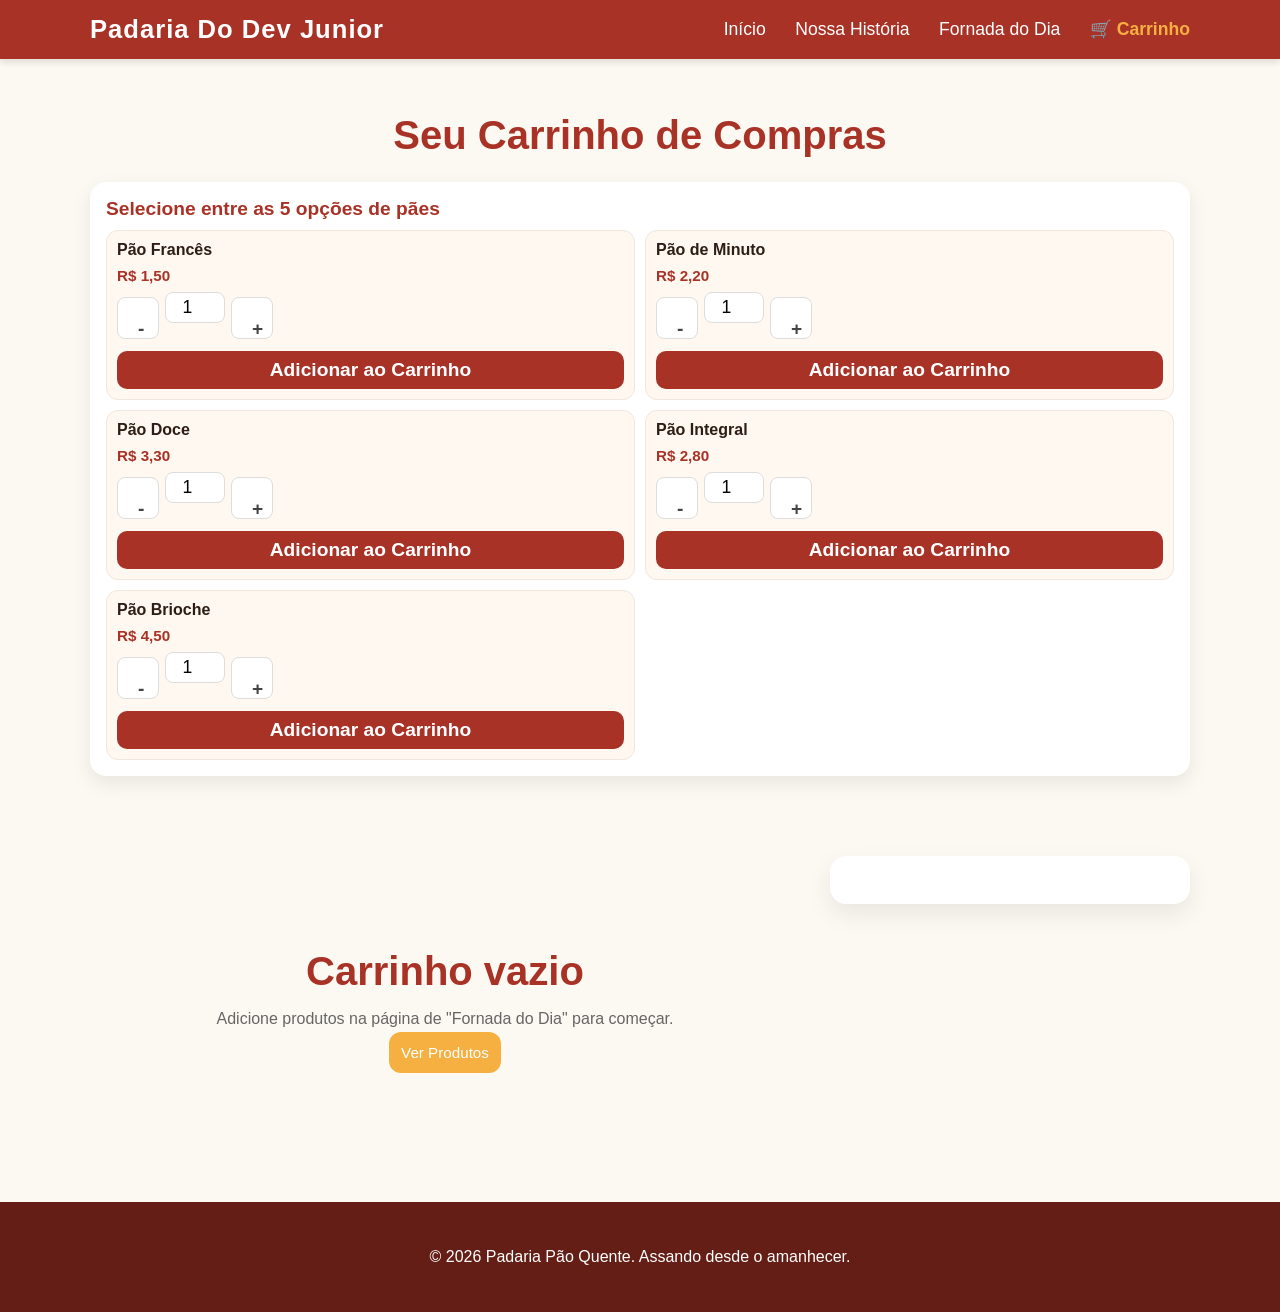
==== commit 495a7cc4: "melhorando o carrinho" ====
--- a/carrinho.html
+++ b/carrinho.html
@@ -248,6 +248,88 @@
             background-color: #e6a91a;
         }
 
+        .bread-selector {
+            background: #fff;
+            border-radius: 16px;
+            box-shadow: 0 8px 20px rgba(0,0,0,.08);
+            margin-bottom: 21px;
+            padding: 16px;
+        }
+
+        .bread-selector h3 {
+            margin: 0 0 10px;
+            color: #A93226;
+            font-size: 1.2rem;
+        }
+
+        .bread-grid {
+            display: grid;
+            grid-template-columns: repeat(2, minmax(180px,1fr));
+            gap: 10px;
+        }
+
+        .bread-card {
+            border: 1px solid #f0e6dc;
+            border-radius: 12px;
+            padding: 10px;
+            background: #fff8f1;
+            display: flex;
+            flex-direction: column;
+            gap: 8px;
+        }
+
+        .bread-card h4 {
+            margin: 0;
+            font-size: 1rem;
+            color: #2e1d15;
+        }
+
+        .bread-card .price {
+            color: #A93226;
+            font-weight: 700;
+            font-size: 0.95rem;
+        }
+
+        .bread-card .quant-row {
+            display: flex;
+            align-items: center;
+            gap: 6px;
+        }
+
+        .bread-card .quant-row button {
+            width: 28px;
+            height: 28px;
+            border-radius: 8px;
+            border: 1px solid #ddd;
+            background: #fff;
+            cursor: pointer;
+            font-weight: 700;
+            color: #444;
+        }
+
+        .bread-card .quant-row input {
+            width: 50px;
+            text-align: center;
+            border: 1px solid #ddd;
+            border-radius: 8px;
+            padding: 4px;
+            background: #fff;
+        }
+
+        .bread-card button.add-btn {
+            border: none;
+            background: #A93226;
+            color: #fff;
+            border-radius: 10px;
+            cursor: pointer;
+            padding: 8px;
+            font-weight: 700;
+        }
+
+        .bread-card button.add-btn:hover {
+            background: #8e2800;
+        }
+
         .carrinho-vazio {
             text-align: center;
             padding: 60px 20px;
@@ -285,7 +367,9 @@
     </header>
 
     <section style="padding: 80px 20px; max-width: 1100px; margin: 0 auto;">
-        <h2 style="text-align: center; color: #A93226; margin-bottom: 40px; font-size: 2.5rem;">Seu Carrinho de Compras</h2>
+        <h2 style="text-align: center; color: #A93226; margin-bottom: 24px; font-size: 2.5rem;">Seu Carrinho de Compras</h2>
+
+        <div class="bread-selector" id="bread-selector"></div>
 
         <div class="carrinho-container">
             <div class="carrinho-itens" id="cart-items">
@@ -321,6 +405,55 @@
             return value.toLocaleString('pt-BR', {
                 style: 'currency',
                 currency: 'BRL',
+            });
+        }
+
+        const BREAD_OPTIONS = [
+            { id: 'pao_frances', name: 'Pão Francês', price: 1.50, description: 'Pão crocante, ideal para café da manhã.' },
+            { id: 'pao_de_minuto', name: 'Pão de Minuto', price: 2.20, description: 'Pão macio e quentinho para seu lanche.' },
+            { id: 'pao_doce', name: 'Pão Doce', price: 3.30, description: 'Pão especial com açúcar e canela.' },
+            { id: 'pao_integral', name: 'Pão Integral', price: 2.80, description: 'Pão mais saudável com fibras.' },
+            { id: 'pao_brioche', name: 'Pão Brioche', price: 4.50, description: 'Pão amanteigado, macio e delicioso.' },
+        ];
+
+        function renderBreadSelector() {
+            const container = document.getElementById('bread-selector');
+            container.innerHTML = `<h3>Selecione entre as 5 opções de pães</h3><div class="bread-grid" id="bread-grid"></div>`;
+            const grid = document.getElementById('bread-grid');
+
+            BREAD_OPTIONS.forEach((bread) => {
+                const card = document.createElement('div');
+                card.className = 'bread-card';
+                card.innerHTML = `
+                    <h4>${bread.name}</h4>
+                    <div class="price">${formatMoney(bread.price)}</div>
+                    <div class="quant-row">
+                        <button type="button" class="minus" aria-label="Diminuir quantidade">-</button>
+                        <input type="number" min="1" value="1" data-id="${bread.id}" aria-label="Quantidade" />
+                        <button type="button" class="plus" aria-label="Aumentar quantidade">+</button>
+                    </div>
+                    <button type="button" class="add-btn" data-id="${bread.id}">Adicionar ao Carrinho</button>
+                `;
+
+                const input = card.querySelector('input');
+                card.querySelector('.minus').addEventListener('click', () => {
+                    input.value = Math.max(1, Number(input.value || 1) - 1);
+                });
+                card.querySelector('.plus').addEventListener('click', () => {
+                    input.value = Math.max(1, Number(input.value || 1) + 1);
+                });
+                card.querySelector('.add-btn').addEventListener('click', () => {
+                    const quantity = Math.max(1, Number(input.value || 1));
+                    addToCart({
+                        id: bread.id,
+                        name: bread.name,
+                        price: bread.price,
+                        quantity,
+                        description: bread.description,
+                    });
+                });
+
+                grid.appendChild(card);
             });
         }
 
@@ -504,6 +637,7 @@
 
         document.addEventListener('DOMContentLoaded', () => {
             addFromUrlParams();
+            renderBreadSelector();
             renderCart();
         });
     </script>
